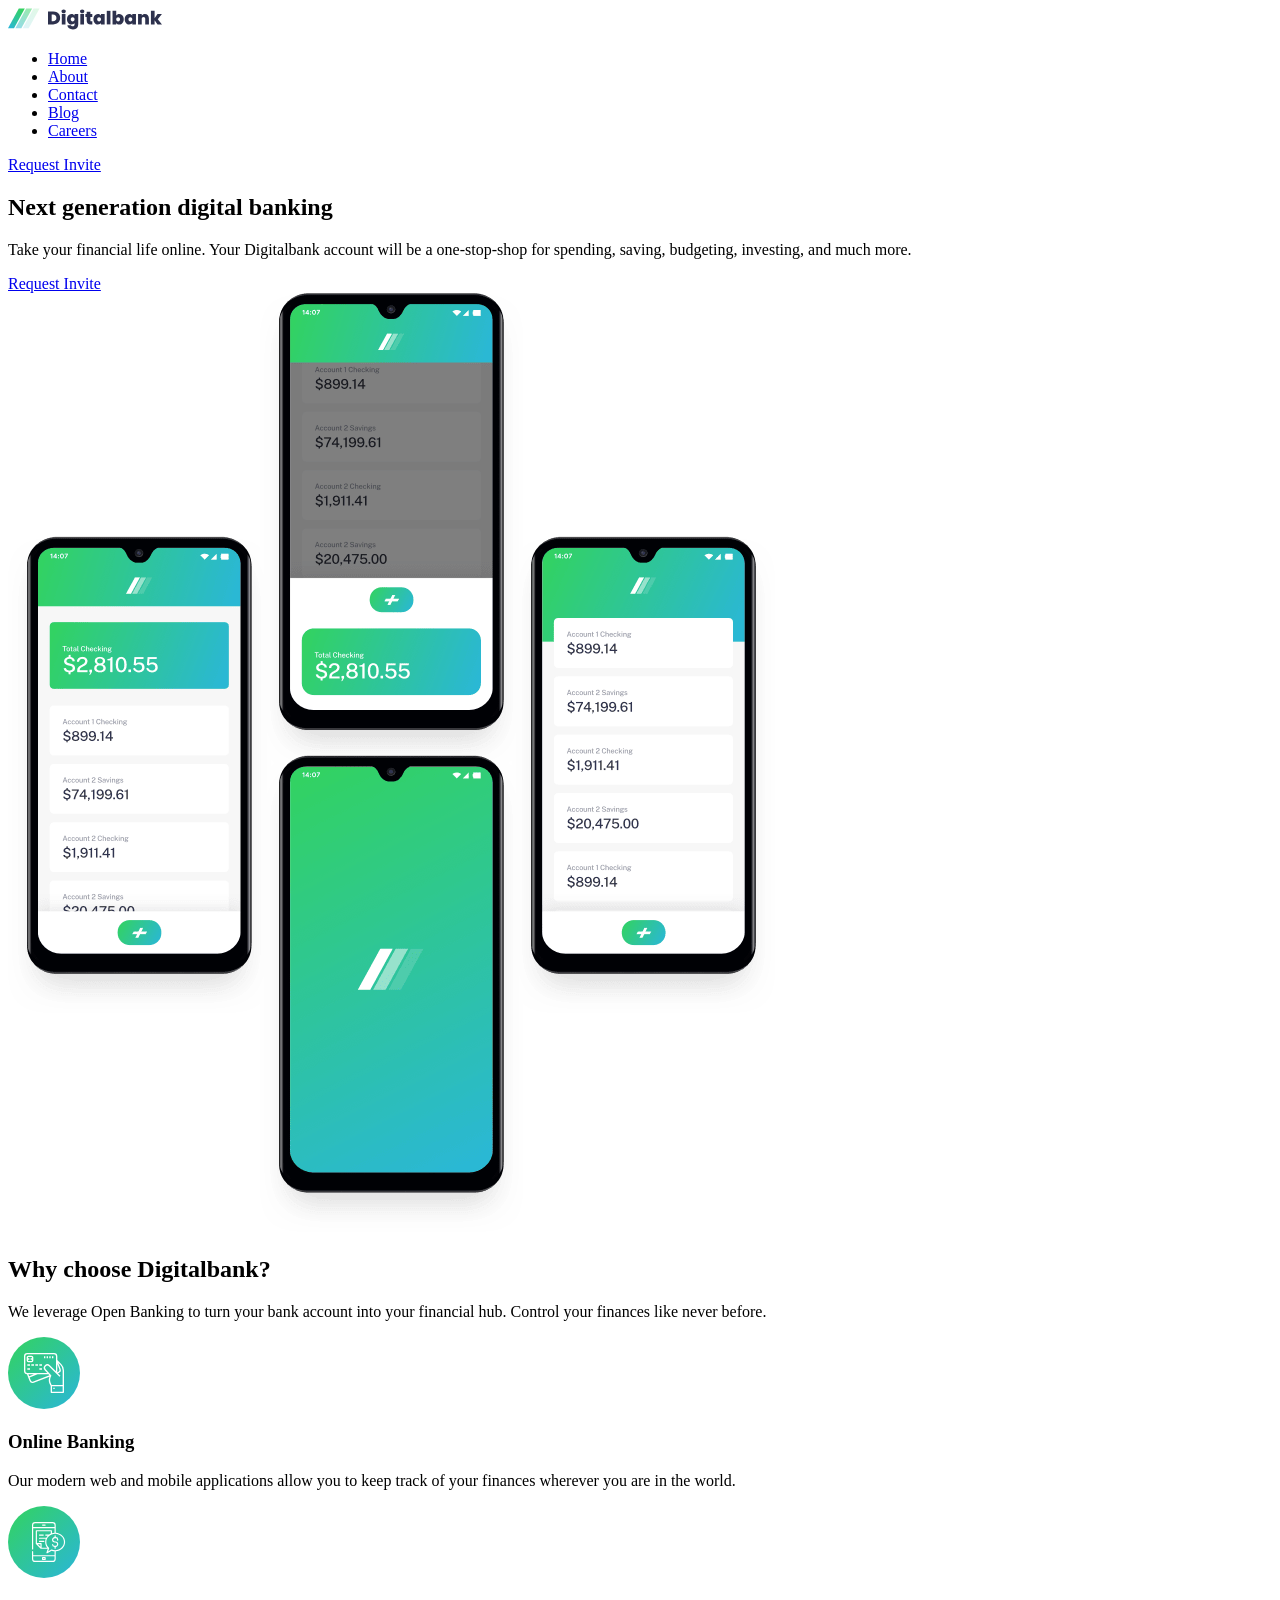
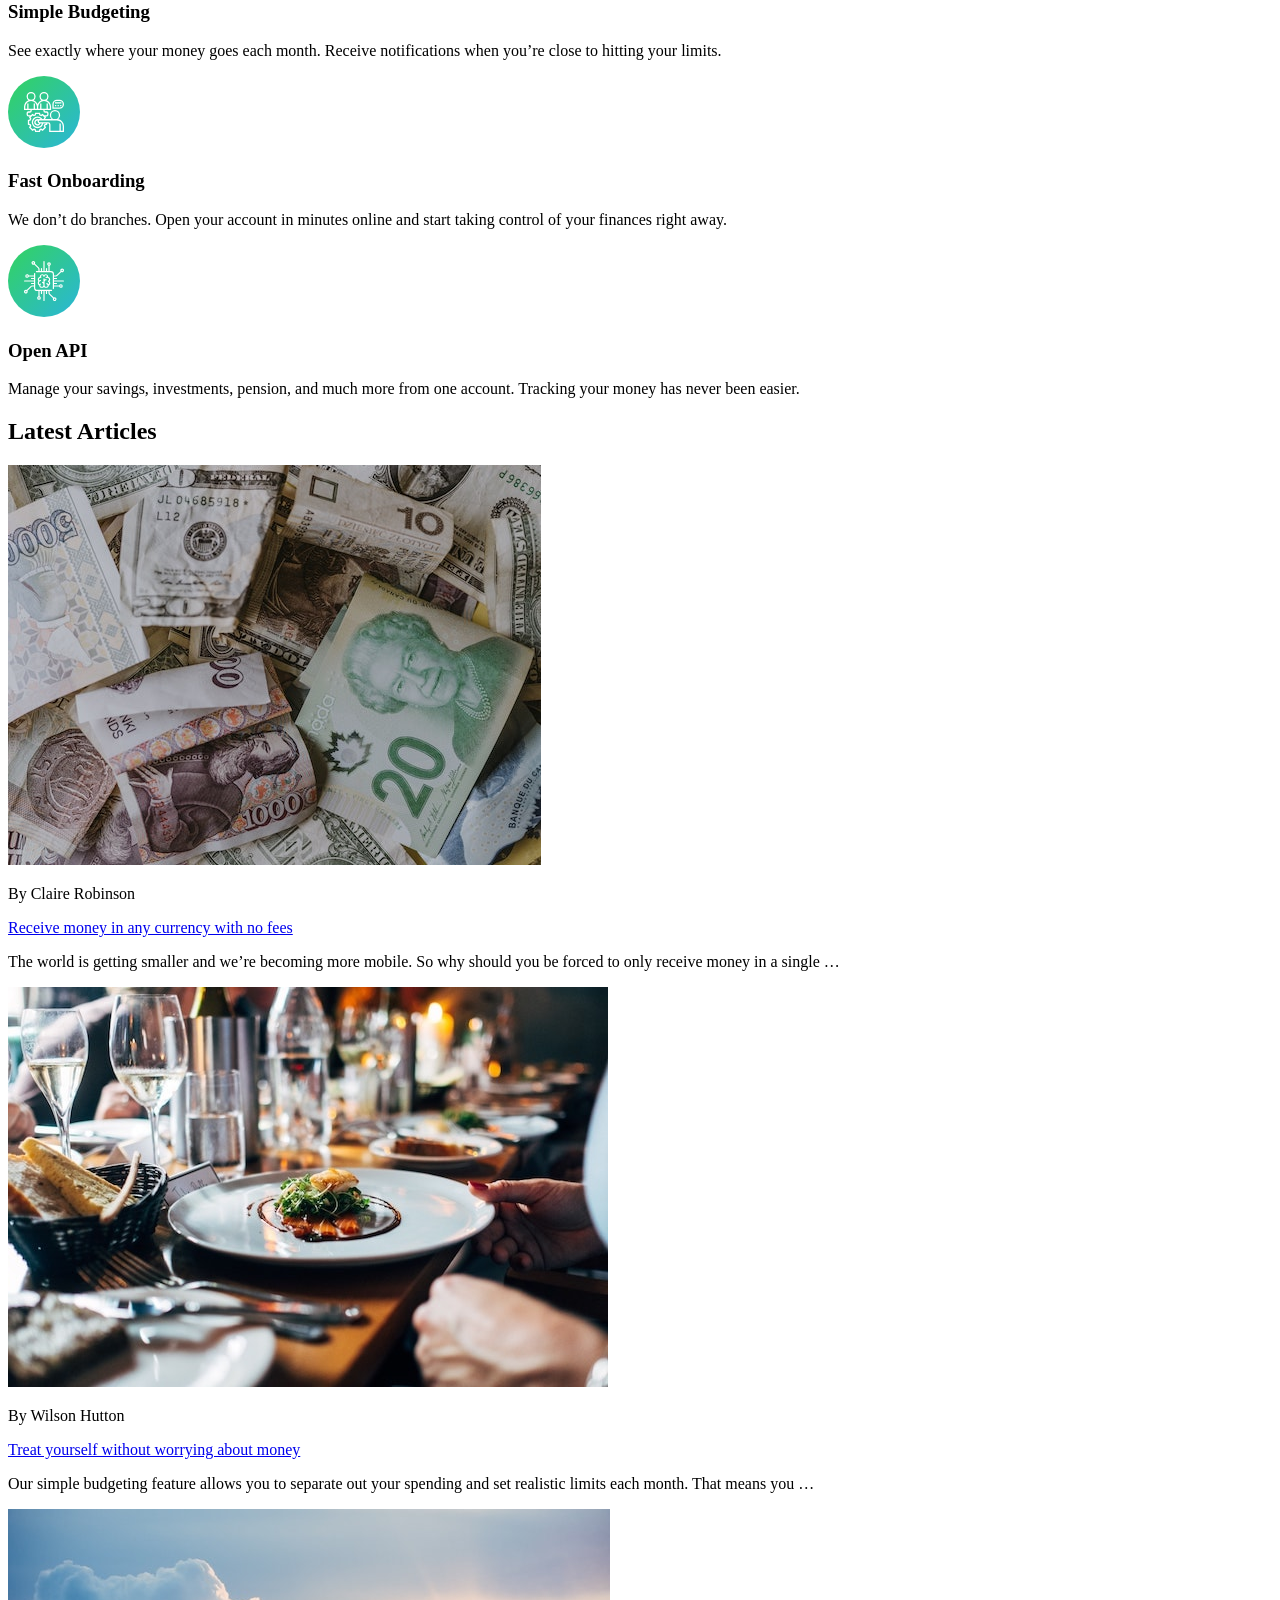
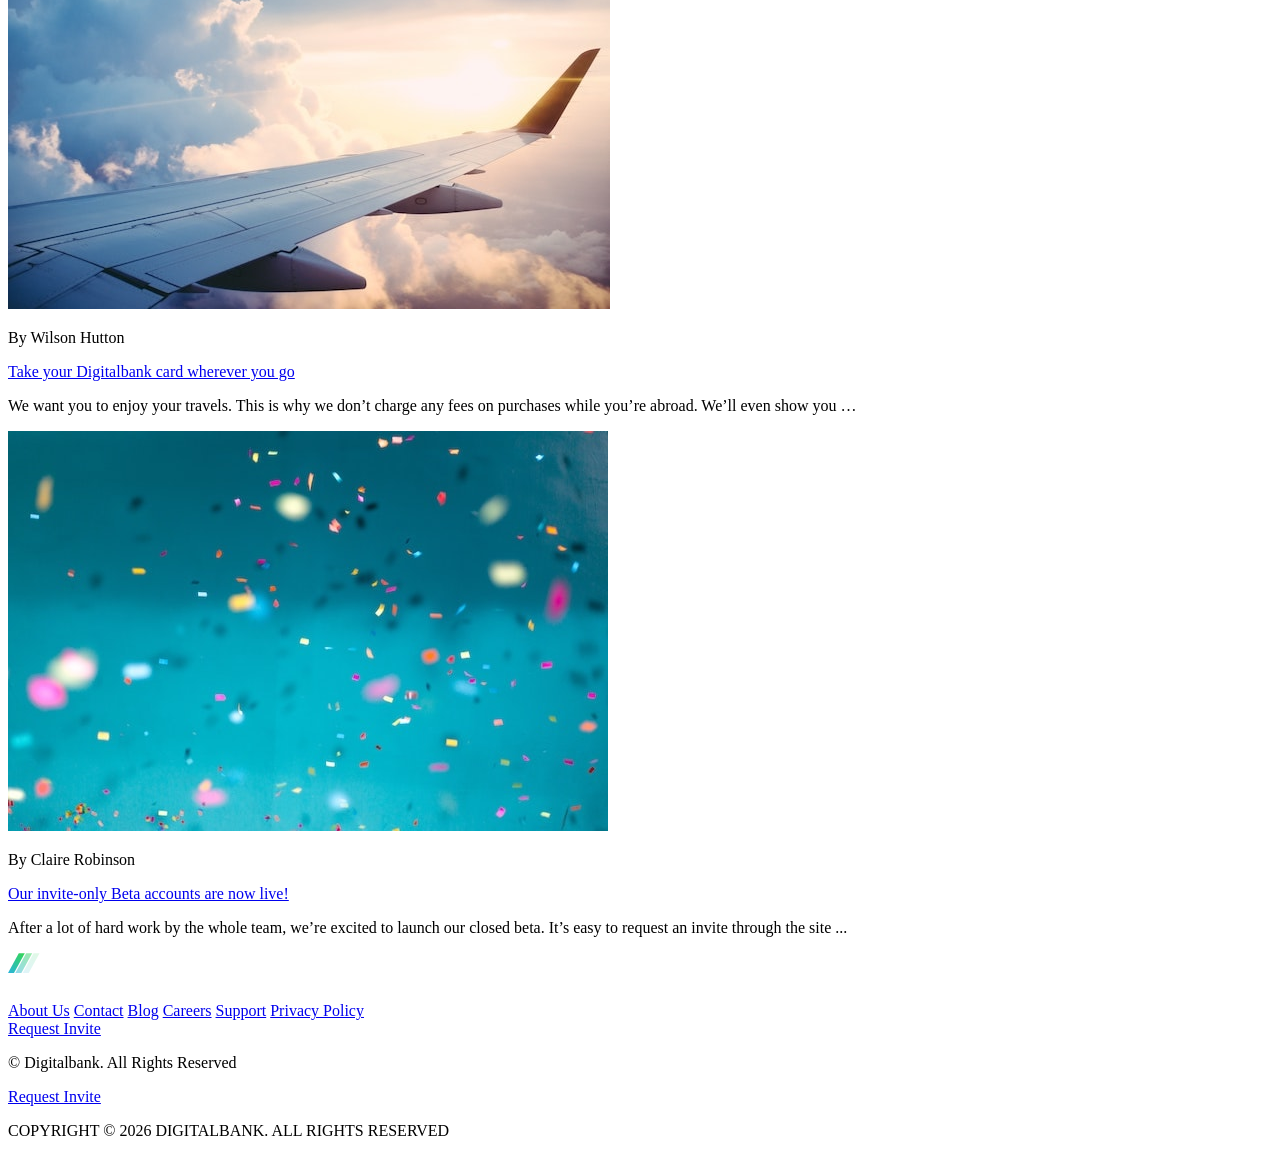
==== index.html @ 63617001 "bank Co-authored-by: Copilot <copilot@github.com>" ====
<!DOCTYPE html>
<html lang="en">
<head>
  <meta charset="UTF-8">
  <meta name="viewport" content="width=device-width, initial-scale=1.0"> <!-- displays site properly based on user's device -->
  <link rel="shortcut icon" href="/images/favicon-32x32.png" type="image/x-icon">
  <link rel="icon" type="image/png" sizes="32x32" href="./images/favicon-32x32.png">
  
  <title> Digitalbank landing page</title>

 <link rel="stylesheet" href="/digi.css">
</head>
<body>
  <header>
    <div class="logo">
      <img src="/images/logo-dark.svg" alt="logo">
    </div>

    <nav>
      <ul>
        <li><a href="#">Home</a></li>
        <li><a href="#">About</a></li>
        <li><a href="#">Contact</a></li>
        <li><a href="#">Blog</a></li>
        <li><a href="#">Careers</a></li>
      </ul>
    </nav>

    <div class="invite">
      <a href="#">Request Invite</a>
    </div>

  </header>

<!--   //main
 -->
<main>
 <section class="parent-1">

  <div class="first">
    <h1>Next generation digital banking</h1>
    <p>Take your financial life online. Your Digitalbank account will be a one-stop-shop for spending, saving, budgeting, investing, and much more.</p>
    <a href="#">Request Invite</a>
  </div>
  <div class="second">
    <img src="/images/image-mockups.png" alt="Mockups">
  </div>

 </section>

 <section class="parent-2">
<div class="choose">
  <h2>Why choose Digitalbank?</h2>
  <p>We leverage Open Banking to turn your bank account into your financial hub. Control your finances like never before.</p>
</div>
<div class="component">
  <div class="similar">
    <div class="icon">
      <img src="/images/icon-online.svg" alt="Online Banking">
    </div>
    <div class="stuff">
      <h3>Online Banking</h3>
      <p>Our modern web and mobile applications allow you to keep track of your finances wherever you are in the world.</p>
    </div>
  </div>

  <div class="similar">
    <div class="icon">
      <img src="/images/icon-budgeting.svg" alt="Budgeting">
    </div>
    <div class="stuff">
      <h3>Simple Budgeting</h3>
      <p>See exactly where your money goes each month. Receive notifications when you’re close to hitting your limits.</p>
    </div>
  </div>
  <div class="similar">
    <div class="icon">
      <img src="/images/icon-onboarding.svg" alt="Onboarding">
    </div>
    <div class="stuff">
      <h3>Fast Onboarding</h3>
      <p>We don’t do branches. Open your account in minutes online and start taking control of your finances right away.</p>
    </div>


</div>
  <div class="similar">
    <div class="icon">
      <img src="/images/icon-api.svg" alt="API">
    </div>
    <div class="stuff">
      <h3>Open API</h3>
      <p>Manage your savings, investments, pension, and much more from one account. Tracking your money has never been easier.</p>
    </div>
  </div>

 </section>


 <section class="articles-parent">
  <h2>Latest Articles</h2>
<div class="article">
  <div class="image-art">
    <img src="/images/image-currency.jpg" alt="">
  </div>
  <div class="content">
    <p>By Claire Robinson</p>
    <a href="#">Receive money in any currency with no fees</a>
    <p>The world is getting smaller and we’re becoming more mobile. So why should you be forced to only receive money in a single …</p>
    </div>
</div>
<div class="article">
  <div class="image-art">
    <img src="/images/image-restaurant.jpg" alt="">
  </div>
  <div class="content">
    <p>By Wilson Hutton</p>
    <a href="#">Treat yourself without worrying about money</a>
    <p>Our simple budgeting feature allows you to separate out your spending and set realistic limits each month. That means you …</p>
    </div>
</div>
<div class="article"> 
  <div class="image-art">
    <img src="/images/image-plane.jpg" alt="">
  </div>
  <div class="content">
    <p>By Wilson Hutton</p>
    <a href="#">Take your Digitalbank card wherever you go</a>
    <p>We want you to enjoy your travels. This is why we don’t charge any fees on purchases while you’re abroad. We’ll even show you …</p>
    </div>
</div>

<div class="article">
  <div class="image-art">
    <img src="/images/image-confetti.jpg" alt="">
  </div>
  <div class="content">
    <p>By Claire Robinson</p>
    <a href="#">Our invite-only Beta accounts are now live!</a>
    <p>After a lot of hard work by the whole team, we’re excited to launch our closed beta. It’s easy to request an invite through the site ...</p>
    </div>
</div>


 </section>

</main>

<footer>
<div class="footer-1">
  <div class="logo-2">
  <div class="log-img">
    <img src="/images/logo-light.svg" alt="">
  </div>
  <div class="media">
    <a href="#"><img src="/images/icon-facebook.svg" alt=""></a>
    <a href="#"><img src="/images/icon-youtube.svg" alt=""></a>
    <a href="#"><img src="/images/icon-twitter.svg" alt=""></a>
    <a href="#"><img src="/images/icon-pinterest.svg" alt=""></a>
    <a href="#"><img src="/images/icon-instagram.svg" alt=""></a>
  </div>
</div>
<div class="links">
  <div class="link-1">
    <a href="#">About Us</a>
    <a href="#">Contact</a>
    <a href="#">Blog</a>
    <a href="#">Careers</a>
    <a href="#">Support</a>
    <a href="#">Privacy Policy</a>
  </div>
  <div class="link-2">
    <a href="#">Request Invite</a>
    <p>© Digitalbank. All Rights Reserved</p>
  </div>
</div>
</div>
<div class="footer-2">

  <div class="reg-2">
    <a href="#">Request Invite</a>
  </div>
   
  <p>COPYRIGHT © 2026 DIGITALBANK. ALL RIGHTS RESERVED</p>
</div>
</footer>

</body>
</html>
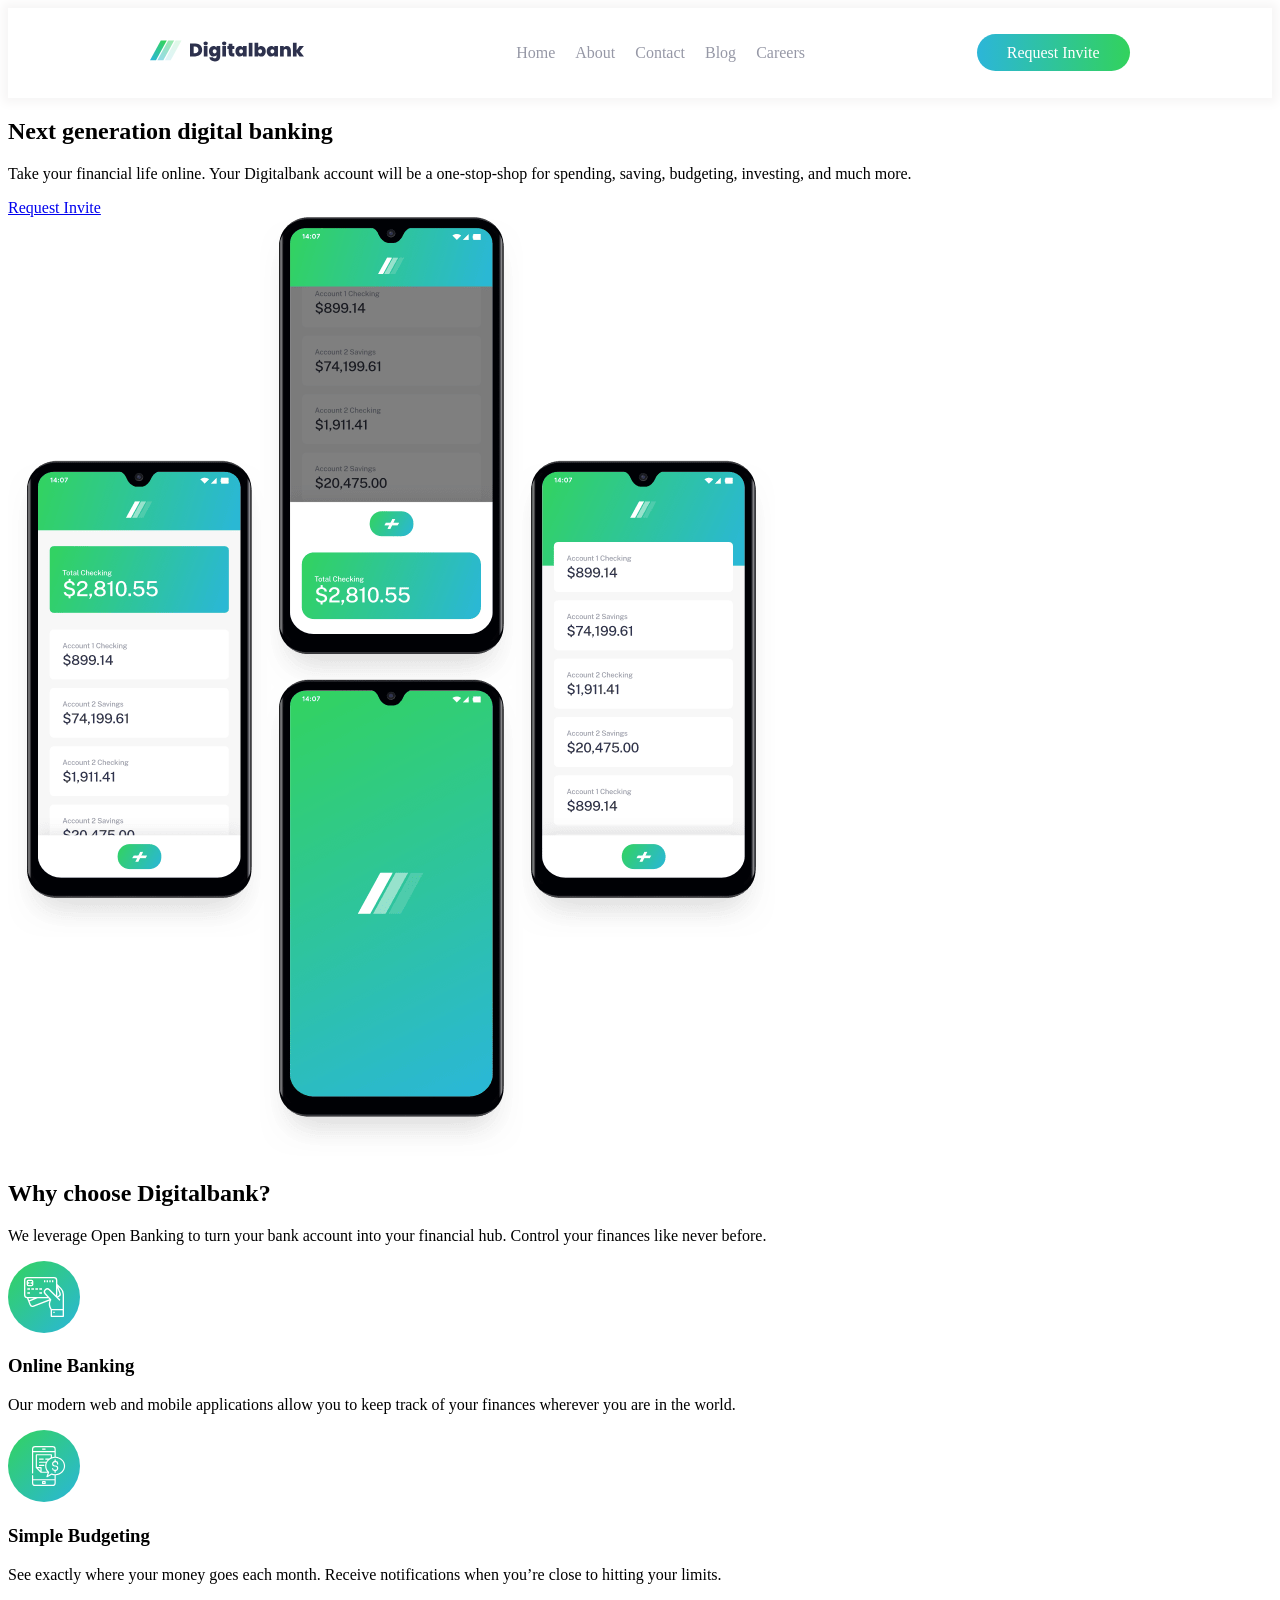
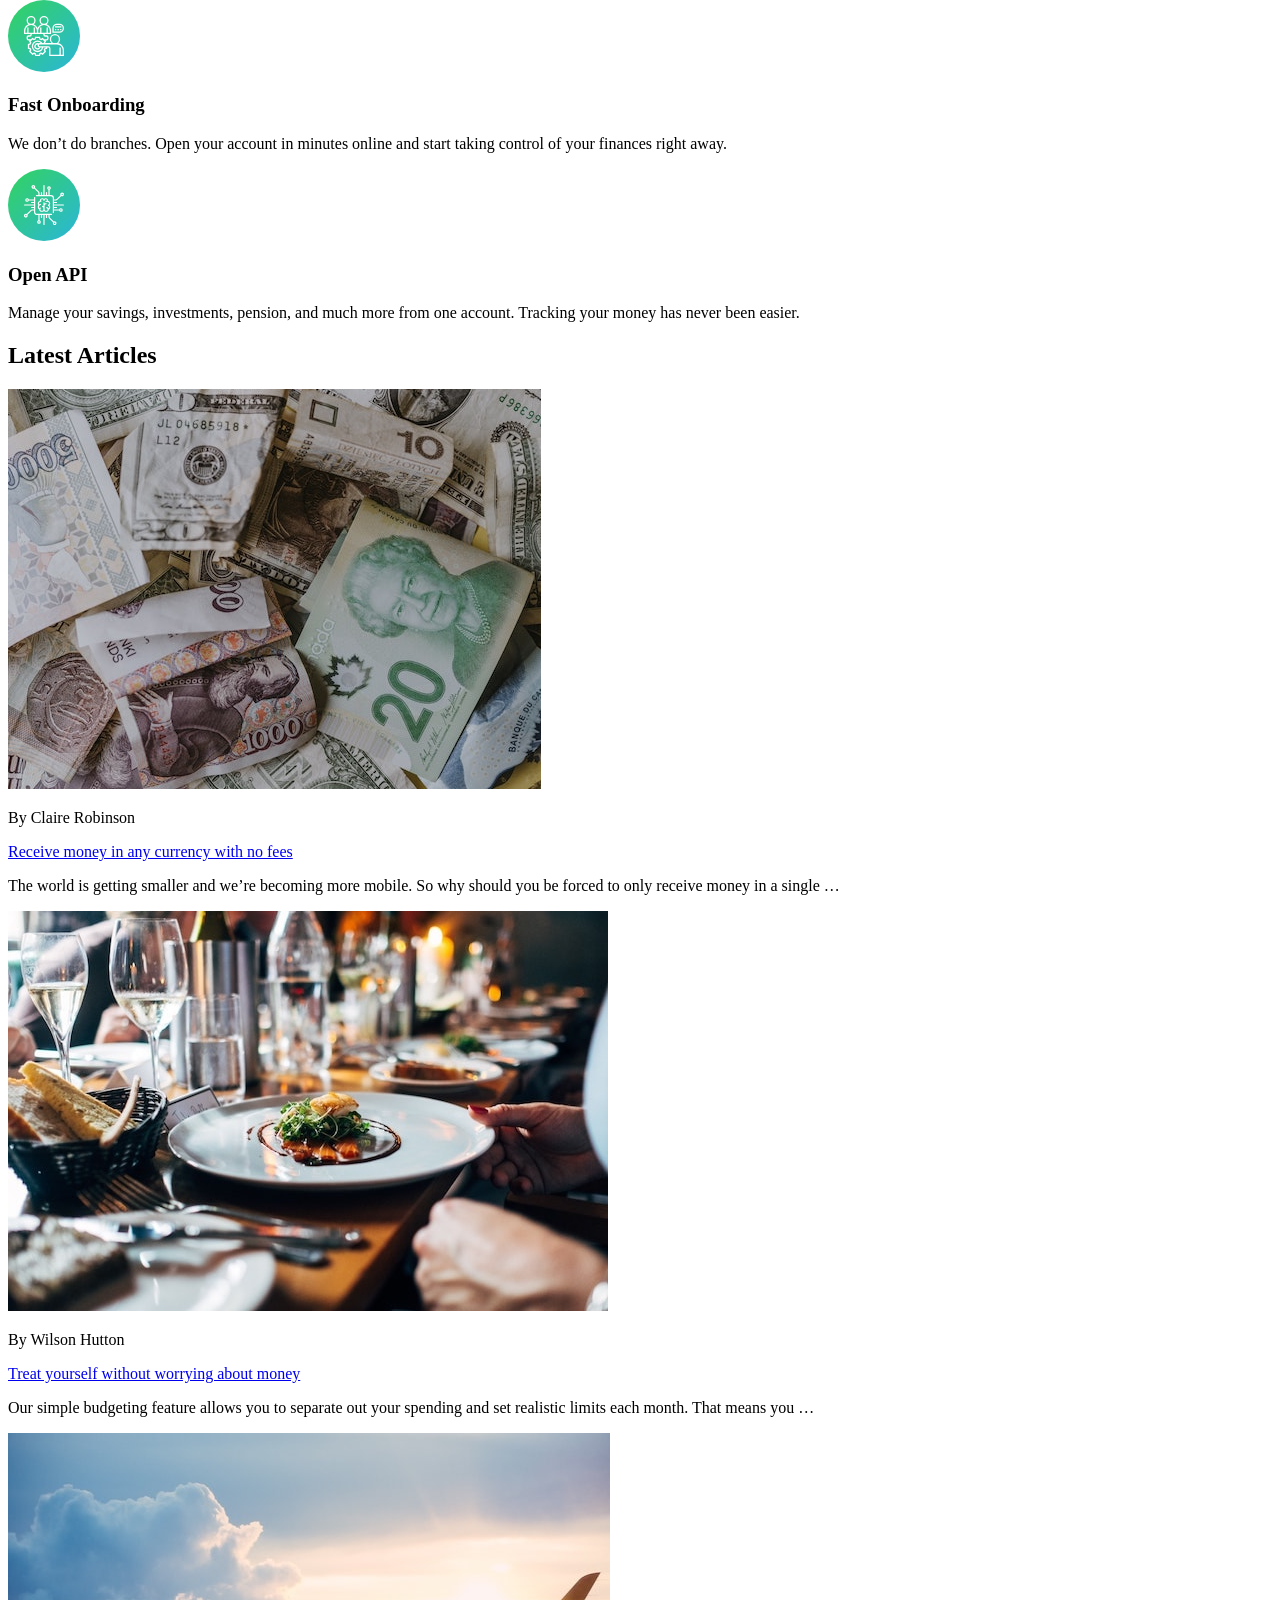
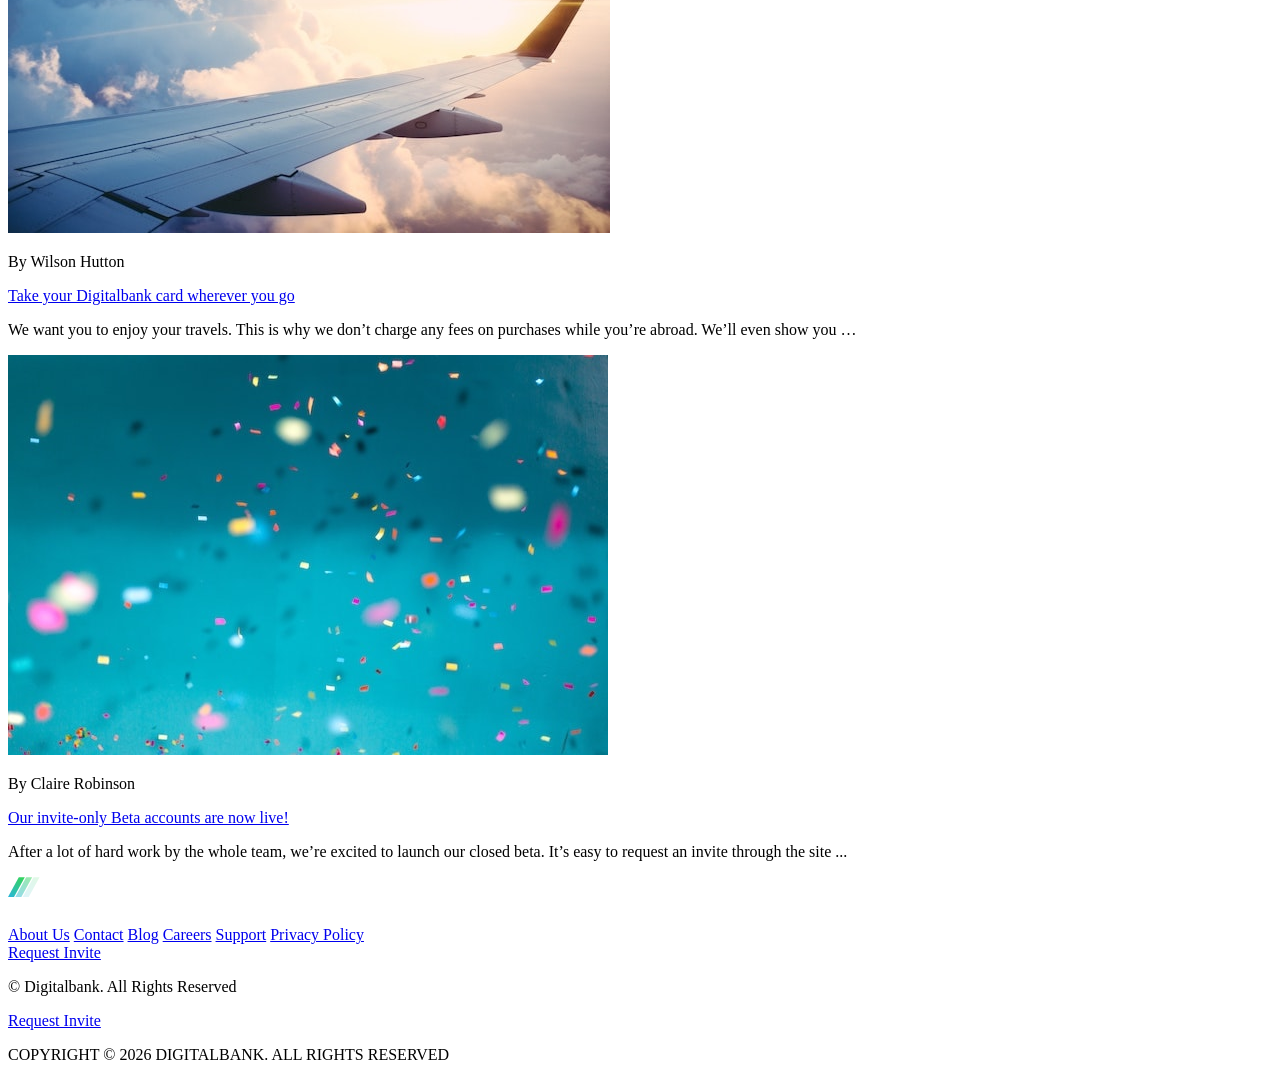
==== commit 182dada2: "new" ====
--- a/index.html
+++ b/index.html
@@ -11,12 +11,14 @@
  <link rel="stylesheet" href="/digi.css">
 </head>
 <body>
+
   <header>
-    <div class="logo">
+    <div class="header">
+      <div class="logo">
       <img src="/images/logo-dark.svg" alt="logo">
     </div>
 
-    <nav>
+    <nav class="head">
       <ul>
         <li><a href="#">Home</a></li>
         <li><a href="#">About</a></li>
@@ -30,6 +32,8 @@
       <a href="#">Request Invite</a>
     </div>
 
+    </div>
+    
   </header>
 
 <!--   //main
--- a/digi.css
+++ b/digi.css
@@ -0,0 +1,32 @@
+header{
+       box-shadow: 0px 0px 10px 5px rgb(246, 245, 245);
+    padding: 20px;
+}
+.header{
+    display: flex;
+    justify-content: space-between;
+    align-items: center;
+    width: 80%;
+    margin: auto;
+
+}
+.head ul{
+    display: flex;
+    gap: 20px;
+    list-style: none;
+}
+.head a{
+    text-decoration: none;
+    color:  hsl(233, 8%, 62%);
+}
+.head a:hover{
+    color: hsl(233, 26%, 24%);
+    border-bottom: 2px solid hsl(136, 64%, 51%);
+}
+.invite a{
+    text-decoration: none;
+    color: white;
+    padding: 10px 30px;
+    border-radius: 20px;
+    background: linear-gradient(to right, hsl(192, 69%, 51%) , hsl(136, 64%, 51%));
+}
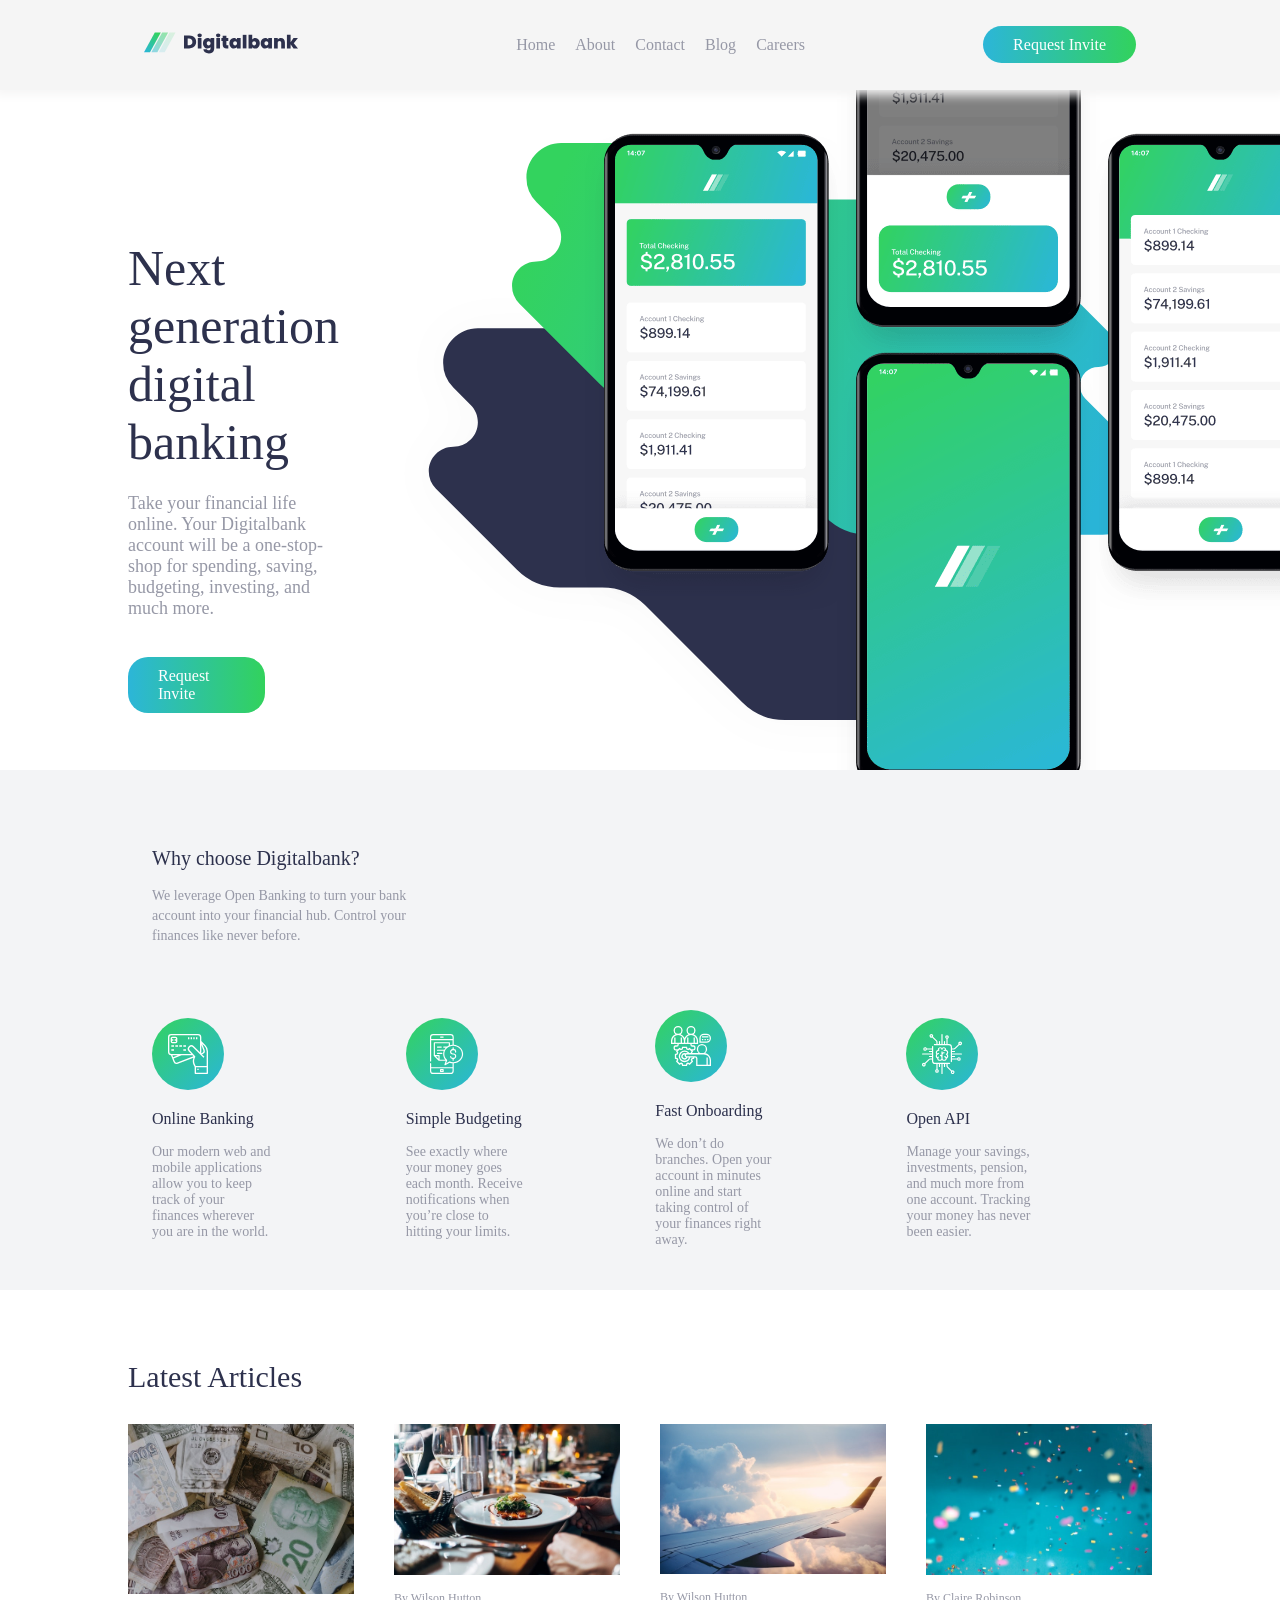
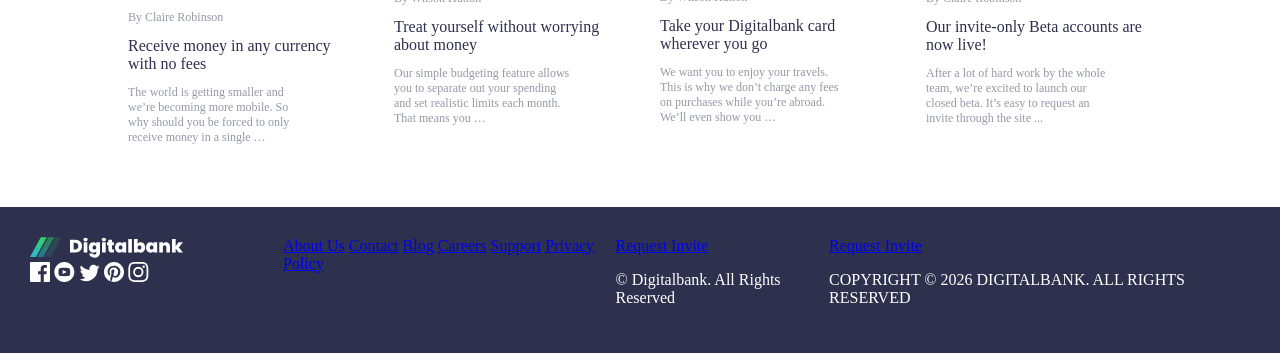
==== commit 70dc03f2: "banking Co-authored-by: Copilot <copilot@github.com>" ====
--- a/index.html
+++ b/index.html
@@ -52,7 +52,8 @@
 
  </section>
 
- <section class="parent-2">
+ <section class="grey">
+   <section class="parent-2">
 <div class="choose">
   <h2>Why choose Digitalbank?</h2>
   <p>We leverage Open Banking to turn your bank account into your financial hub. Control your finances like never before.</p>
@@ -99,10 +100,13 @@
   </div>
 
  </section>
+ </section>
+
 
 
  <section class="articles-parent">
   <h2>Latest Articles</h2>
+  <div class="art">
 <div class="article">
   <div class="image-art">
     <img src="/images/image-currency.jpg" alt="">
@@ -144,6 +148,8 @@
     <p>After a lot of hard work by the whole team, we’re excited to launch our closed beta. It’s easy to request an invite through the site ...</p>
     </div>
 </div>
+  </div>
+
 
 
  </section>
@@ -169,6 +175,7 @@
     <a href="#">About Us</a>
     <a href="#">Contact</a>
     <a href="#">Blog</a>
+    
     <a href="#">Careers</a>
     <a href="#">Support</a>
     <a href="#">Privacy Policy</a>
--- a/digi.css
+++ b/digi.css
@@ -1,6 +1,13 @@
+body{
+    padding: 0;
+    margin: 0;
+}
 header{
        box-shadow: 0px 0px 10px 5px rgb(246, 245, 245);
     padding: 20px;
+    z-index: 100;
+        background-color: hsl(0, 0%, 96%);
+
 }
 .header{
     display: flex;
@@ -8,6 +15,7 @@
     align-items: center;
     width: 80%;
     margin: auto;
+    z-index:100 ;
 
 }
 .head ul{
@@ -30,3 +38,161 @@
     border-radius: 20px;
     background: linear-gradient(to right, hsl(192, 69%, 51%) , hsl(136, 64%, 51%));
 }
+
+.parent-1{
+    display: flex;
+    justify-content: space-between;
+    align-items: center;
+    margin: auto;
+    width: 80%;
+    margin-top: 50px;
+     
+
+}
+.second{
+    
+    background-image: url("/images/bg-intro-desktop.svg");
+     background-repeat: no-repeat;
+     background-size: contain;
+     background-position: right;
+     z-index: -1;
+     height: 70vh;
+
+}
+.second img{
+    position: relative;
+    bottom: 250px;
+    left:200px;
+}
+.first{
+    width: 30%;
+    display: flex;
+    flex-direction: column;
+    margin: 0;
+}
+.first h1{
+    font-size: 50px;
+    font-weight: 50;
+    color: hsl(233, 26%, 24%);
+}
+.first p{
+    color: hsl(233, 8%, 62%);
+    font-size: 18px;
+    width: 85%;
+    margin-top: -20px;
+}
+.first a{
+   text-decoration: none;
+    color: white;
+    padding: 10px 30px;
+    border-radius: 20px;
+    width: 30%;
+    margin-top: 20px;
+    background: linear-gradient(to right, hsl(192, 69%, 51%) , hsl(136, 64%, 51%));
+}
+
+.parent-2{
+    display: flex;
+    flex-direction: column;
+    justify-content: space-between;
+    margin: auto;
+    width: 80%;
+}
+.component{
+    display: flex;
+    justify-content: space-between;
+    align-items: center;
+    margin-top: 50px;
+    gap: 50px;
+}
+.grey{
+    background-color: hsl(220, 16%, 96%);
+padding: 30px;
+padding-bottom: 100px;
+padding-top: 60px;
+height: 40vh;
+
+}
+.choose p{
+    color: hsl(233, 8%, 62%);
+    font-size: 14px;
+    width: 30%;
+    line-height: 20px;
+}
+.choose h2{
+    color: hsl(233, 26%, 24%);
+    font-size: 20px;
+    font-weight: 100;
+}
+.similar h3{
+    color: hsl(233, 26%, 24%);
+    font-size: 16px;
+    font-weight: 100;
+}
+
+.similar p{
+    color: hsl(233, 8%, 62%);
+    font-size: 14px;
+    width: 60%;
+}
+
+.articles-parent{
+    display: flex;
+     margin-top: 70px;
+    flex-direction: column;
+    gap: 30px;
+}
+.articles-parent h2{
+    color: hsl(233, 26%, 24%);
+    font-size: 30px;
+    font-weight: 100;
+    width: 80%;
+    margin: auto;
+}
+.art{
+    display: flex;
+    width: 80%;
+    margin: auto;
+    gap: 40px;
+}
+.image-art{
+    width: 100%;
+}
+.image-art img{
+    width: 100%;
+}
+
+.article{
+    width: 50%;
+}
+.content a{
+    text-decoration: none;
+    color: hsl(233, 26%, 24%);
+    font-size: 16px;
+    font-weight: 100;
+}
+.content a:hover{
+    color: hsl(136, 64%, 51%);
+}
+.content p{
+    color: hsl(233, 8%, 62%);
+    font-size: 12px;
+    width: 80%;
+}
+footer{
+    background-color: hsl(233, 26%, 24%);
+    color: white;
+    padding: 30px;
+    display: flex;
+    justify-content: space-between;
+    align-items: center;
+    margin-top: 50px;
+}
+.footer-1{
+    display: flex;
+    list-style: none;
+    gap: 100px;
+}
+.links{
+    display: flex;
+}
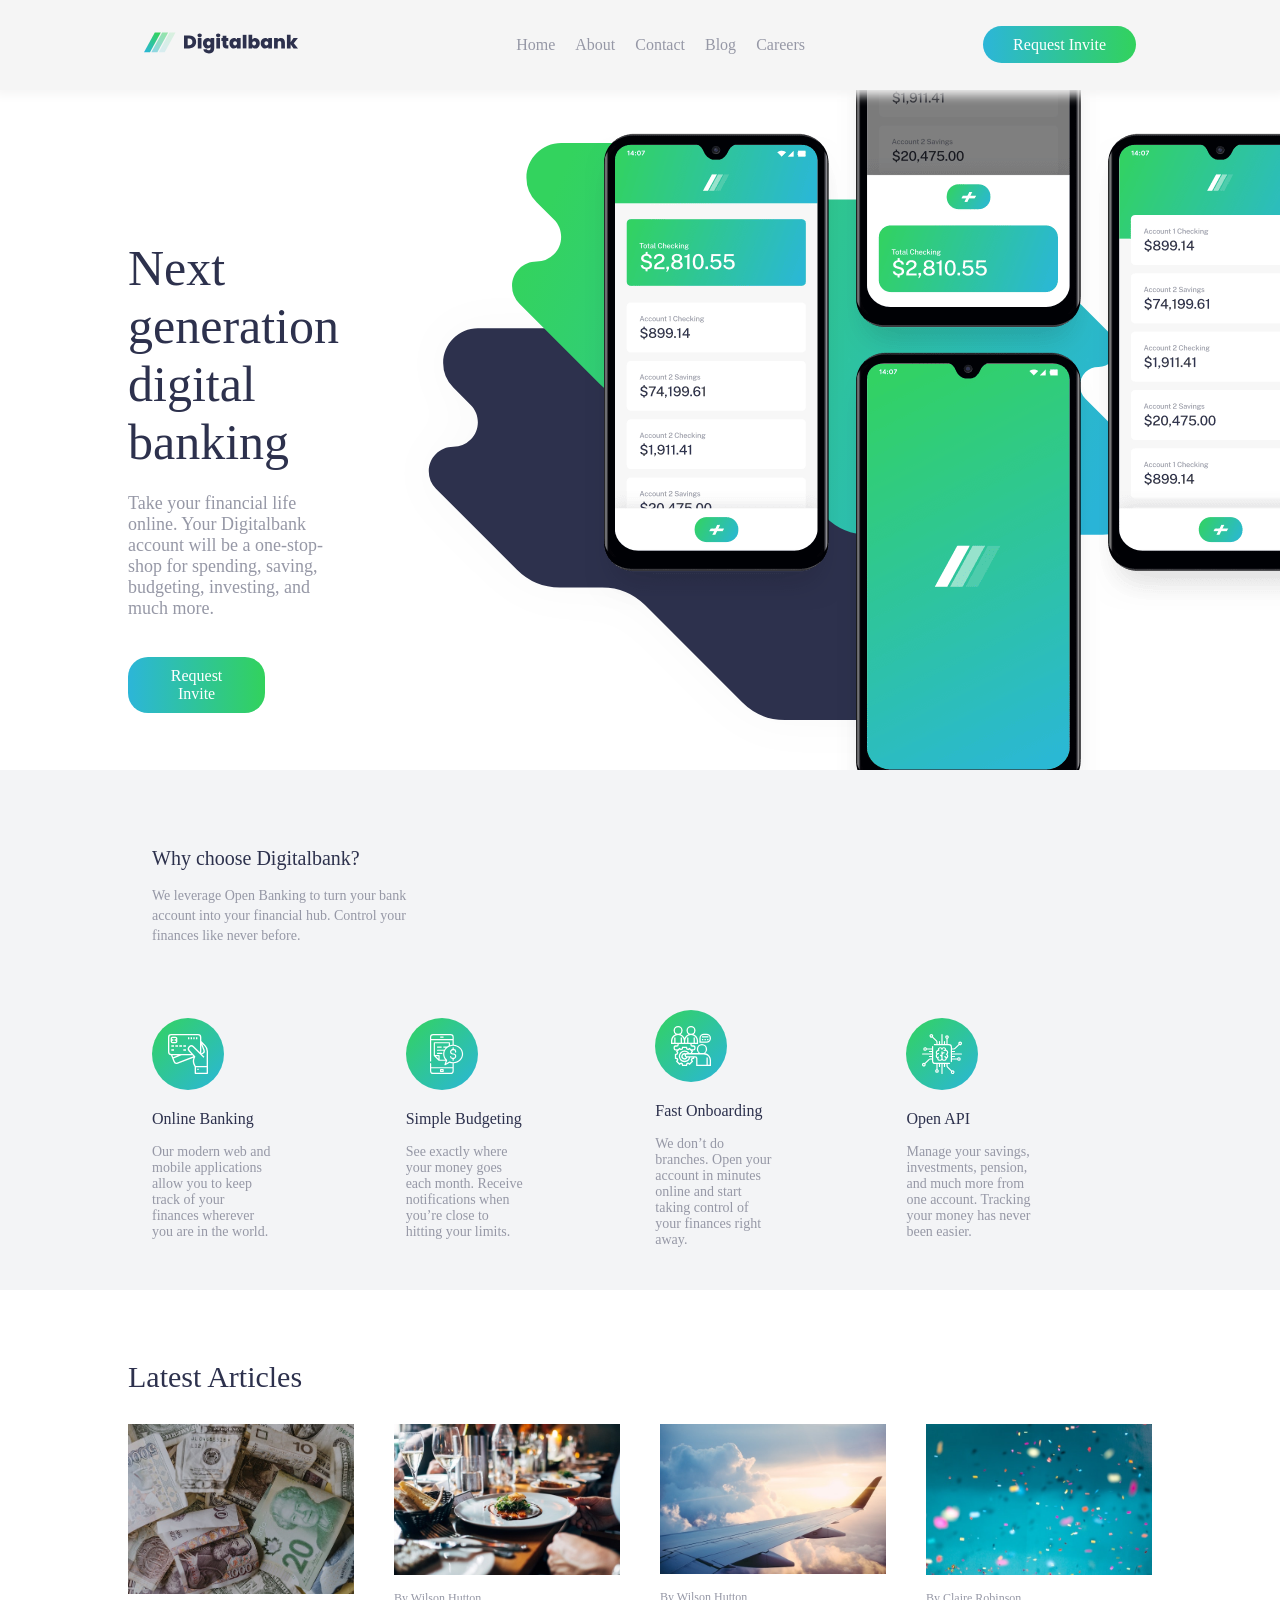
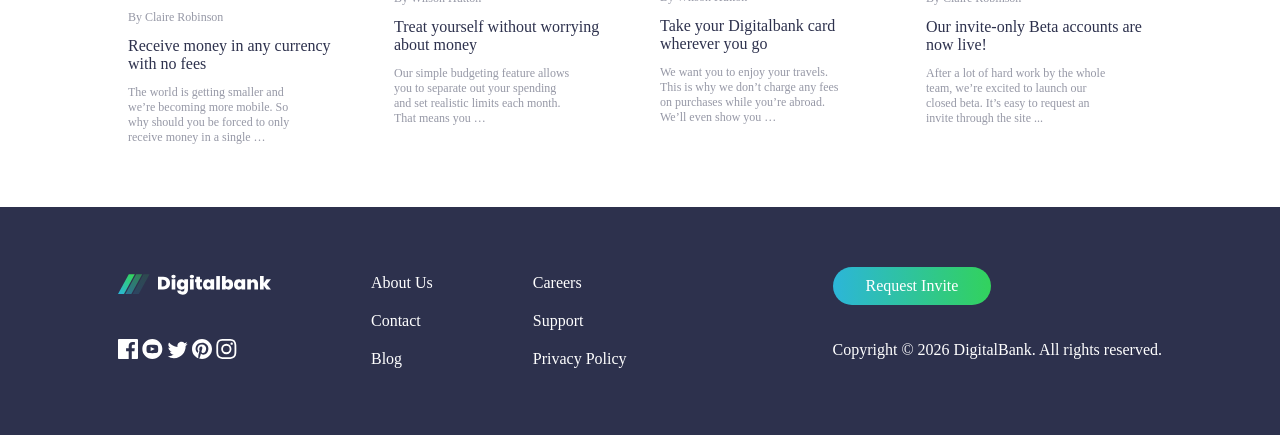
==== commit c0d7f95d: "fullproject Co-authored-by: Copilot <copilot@github.com>" ====
--- a/index.html
+++ b/index.html
@@ -157,7 +157,8 @@
 </main>
 
 <footer>
-<div class="footer-1">
+  <div class="bothfoot">
+    <div class="footer-1">
   <div class="logo-2">
   <div class="log-img">
     <img src="/images/logo-light.svg" alt="">
@@ -176,24 +177,26 @@
     <a href="#">Contact</a>
     <a href="#">Blog</a>
     
+   
+  </div>
+  <div class="link-2">
     <a href="#">Careers</a>
     <a href="#">Support</a>
     <a href="#">Privacy Policy</a>
   </div>
-  <div class="link-2">
-    <a href="#">Request Invite</a>
-    <p>© Digitalbank. All Rights Reserved</p>
-  </div>
 </div>
 </div>
 <div class="footer-2">
 
   <div class="reg-2">
     <a href="#">Request Invite</a>
+      <p>Copyright © 2026 DigitalBank. All rights reserved.</p>
   </div>
    
-  <p>COPYRIGHT © 2026 DIGITALBANK. ALL RIGHTS RESERVED</p>
-</div>
+
+</div>
+  </div>
+
 </footer>
 
 </body>
--- a/digi.css
+++ b/digi.css
@@ -88,6 +88,7 @@
     border-radius: 20px;
     width: 30%;
     margin-top: 20px;
+    text-align: center;
     background: linear-gradient(to right, hsl(192, 69%, 51%) , hsl(136, 64%, 51%));
 }
 
@@ -182,11 +183,16 @@
 footer{
     background-color: hsl(233, 26%, 24%);
     color: white;
-    padding: 30px;
-    display: flex;
-    justify-content: space-between;
-    align-items: center;
+    padding: 60px;
+    
     margin-top: 50px;
+}
+.bothfoot{
+display: flex;
+    justify-content: space-between;
+    align-items: center;
+    width: 90%;
+    margin: auto;
 }
 .footer-1{
     display: flex;
@@ -195,4 +201,38 @@
 }
 .links{
     display: flex;
-}+    gap: 100px;
+
+}
+.link-1 ,.link-2{
+    display: flex;
+    flex-direction: column;
+    gap: 20px;
+}
+.logo-2{
+    display: flex;
+    flex-direction: column;
+    gap: 40px;
+}
+.links a{
+    text-decoration: none;
+    color: white;
+}
+.links a:hover{
+    color: hsl(136, 64%, 51%);
+}
+
+.reg-2{
+    display: flex;
+    flex-direction: column;
+    gap: 20px;
+}
+.reg-2 a{
+   text-decoration: none;
+    color: white;
+    padding: 10px 30px;
+    width: 30%;
+    text-align: center;
+    border-radius: 20px;
+    background: linear-gradient(to right, hsl(192, 69%, 51%) , hsl(136, 64%, 51%));
+}
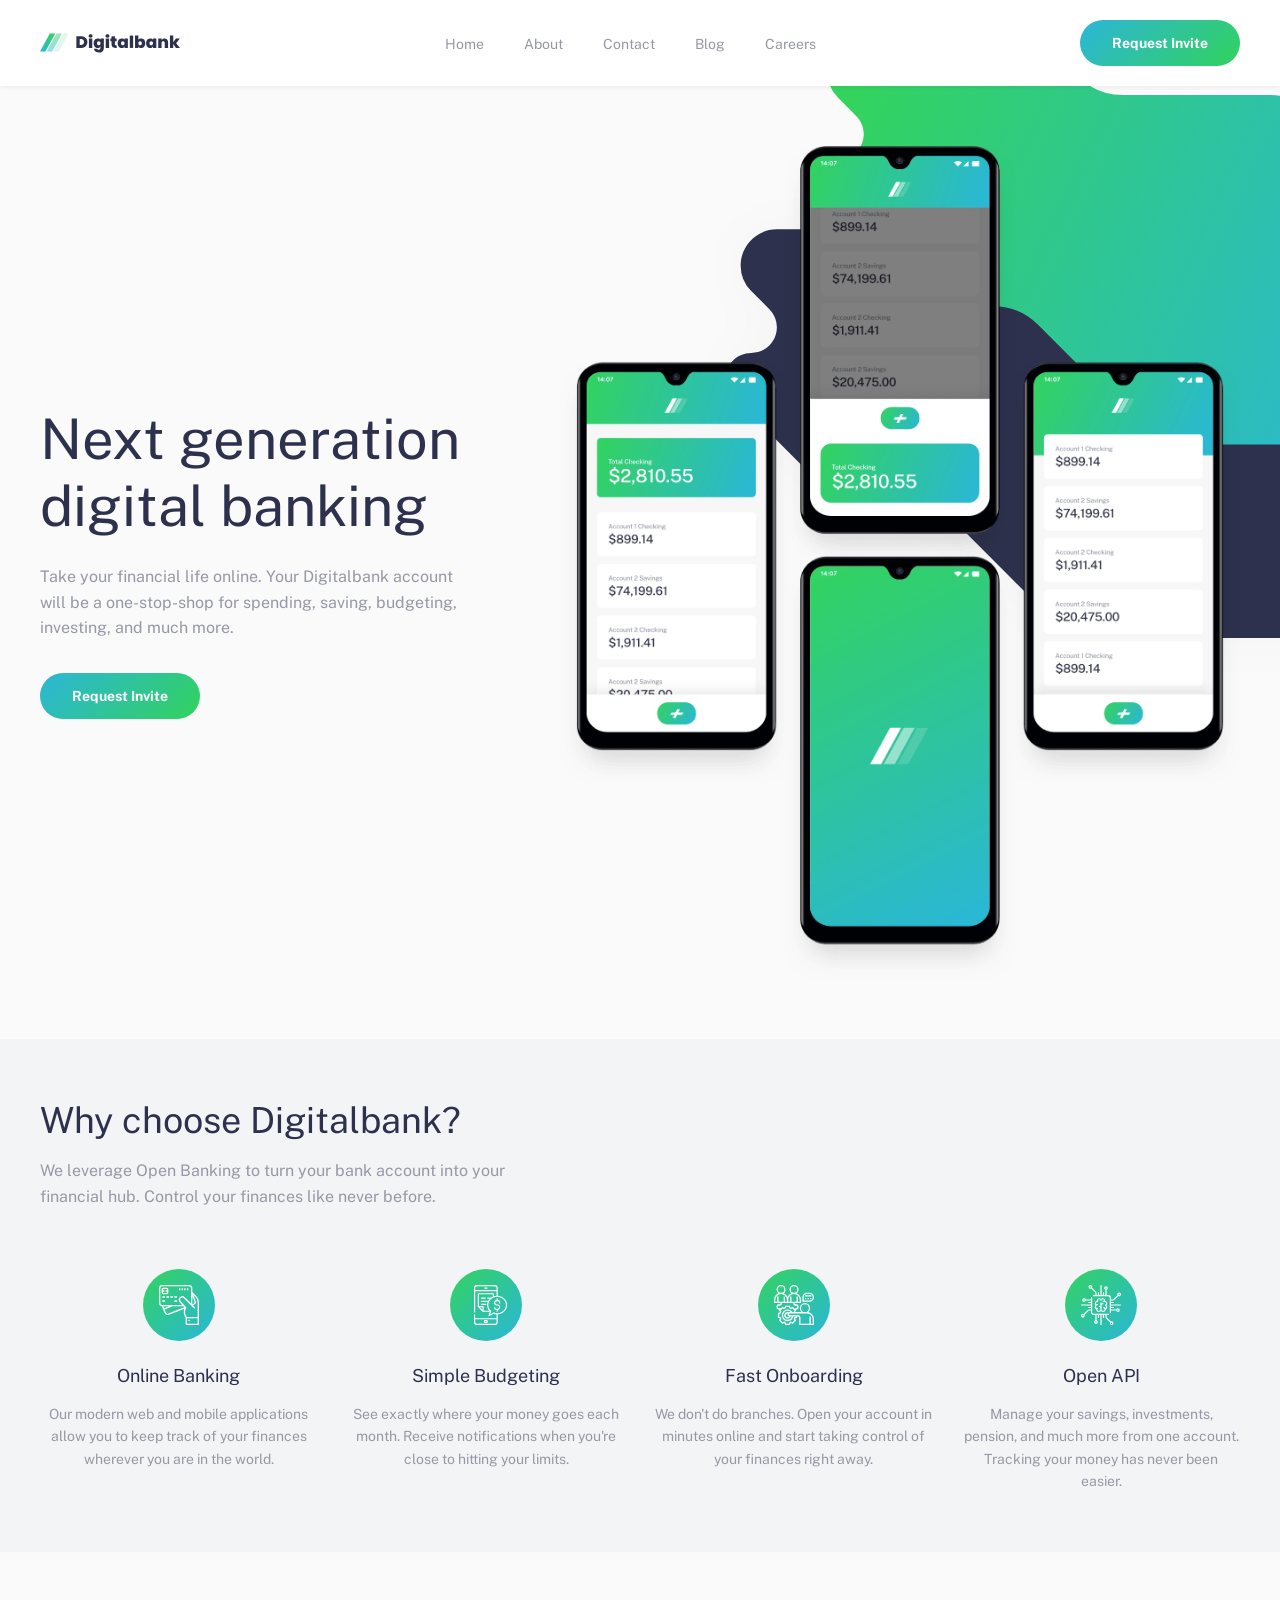
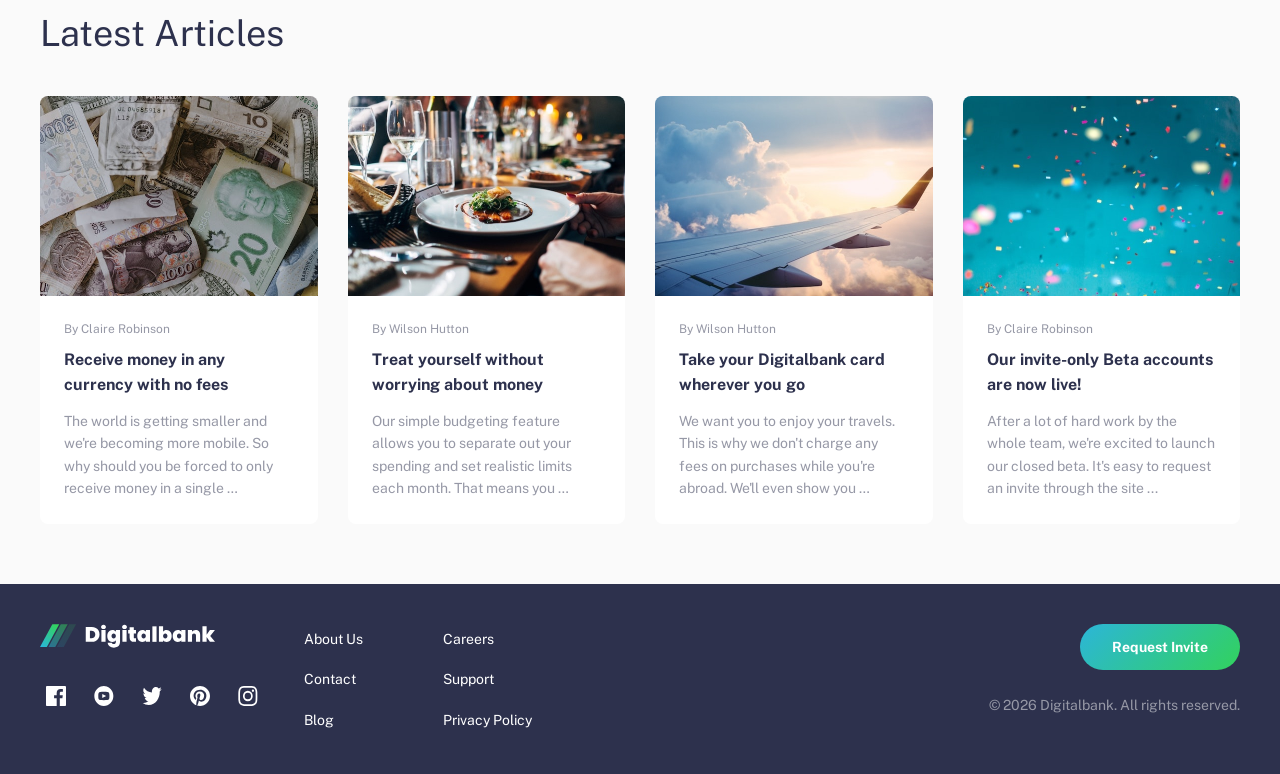
==== commit 62661ca7: "new Co-authored-by: Copilot <copilot@github.com>" ====
--- a/index.html
+++ b/index.html
@@ -2,202 +2,201 @@
 <html lang="en">
 <head>
   <meta charset="UTF-8">
-  <meta name="viewport" content="width=device-width, initial-scale=1.0"> <!-- displays site properly based on user's device -->
-  <link rel="shortcut icon" href="/images/favicon-32x32.png" type="image/x-icon">
+  <meta name="viewport" content="width=device-width, initial-scale=1.0">
+  <link rel="shortcut icon" href="./images/favicon-32x32.png" type="image/x-icon">
   <link rel="icon" type="image/png" sizes="32x32" href="./images/favicon-32x32.png">
-  
-  <title> Digitalbank landing page</title>
-
- <link rel="stylesheet" href="/digi.css">
+  <link rel="preconnect" href="https://fonts.googleapis.com">
+  <link rel="preconnect" href="https://fonts.gstatic.com" crossorigin>
+  <link href="https://fonts.googleapis.com/css2?family=Public+Sans:wght@300;400;700&display=swap" rel="stylesheet">
+  <title>Digitalbank - Next Generation Digital Banking</title>
+  <link rel="stylesheet" href="./digi.css">
 </head>
 <body>
-
-  <header>
-    <div class="header">
+  <!-- Header -->
+  <header class="header-container">
+    <!-- Desktop Navigation -->
+    <div class="header-desktop">
       <div class="logo">
-      <img src="/images/logo-dark.svg" alt="logo">
-    </div>
-
-    <nav class="head">
-      <ul>
-        <li><a href="#">Home</a></li>
-        <li><a href="#">About</a></li>
-        <li><a href="#">Contact</a></li>
-        <li><a href="#">Blog</a></li>
-        <li><a href="#">Careers</a></li>
-      </ul>
-    </nav>
-
-    <div class="invite">
-      <a href="#">Request Invite</a>
-    </div>
-
-    </div>
-    
+        <img src="./images/logo-dark.svg" alt="Digitalbank">
+      </div>
+
+      <nav class="nav-desktop">
+        <ul>
+          <li><a href="#home">Home</a></li>
+          <li><a href="#about">About</a></li>
+          <li><a href="#contact">Contact</a></li>
+          <li><a href="#blog">Blog</a></li>
+          <li><a href="#careers">Careers</a></li>
+        </ul>
+      </nav>
+
+      <a href="#" class="btn-invite">Request Invite</a>
+    </div>
+
+    <!-- Mobile Navigation -->
+    <div class="header-mobile">
+      <div class="logo">
+        <img src="./images/logo-dark.svg" alt="Digitalbank">
+      </div>
+
+      <button class="hamburger" id="hamburger" aria-label="Toggle menu">
+        <img src="./images/icon-hamburger.svg" alt="">
+      </button>
+    </div>
+
+    <!-- Mobile Menu Modal -->
+    <div class="mobile-menu-overlay" id="mobileMenuOverlay">
+      <nav class="mobile-menu">
+        <button class="close-menu" id="closeMenu" aria-label="Close menu">
+          <img src="./images/icon-close.svg" alt="">
+        </button>
+        <ul>
+          <li><a href="#home">Home</a></li>
+          <li><a href="#about">About</a></li>
+          <li><a href="#contact">Contact</a></li>
+          <li><a href="#blog">Blog</a></li>
+          <li><a href="#careers">Careers</a></li>
+        </ul>
+      </nav>
+    </div>
   </header>
 
-<!--   //main
- -->
-<main>
- <section class="parent-1">
-
-  <div class="first">
-    <h1>Next generation digital banking</h1>
-    <p>Take your financial life online. Your Digitalbank account will be a one-stop-shop for spending, saving, budgeting, investing, and much more.</p>
-    <a href="#">Request Invite</a>
-  </div>
-  <div class="second">
-    <img src="/images/image-mockups.png" alt="Mockups">
-  </div>
-
- </section>
-
- <section class="grey">
-   <section class="parent-2">
-<div class="choose">
-  <h2>Why choose Digitalbank?</h2>
-  <p>We leverage Open Banking to turn your bank account into your financial hub. Control your finances like never before.</p>
-</div>
-<div class="component">
-  <div class="similar">
-    <div class="icon">
-      <img src="/images/icon-online.svg" alt="Online Banking">
-    </div>
-    <div class="stuff">
-      <h3>Online Banking</h3>
-      <p>Our modern web and mobile applications allow you to keep track of your finances wherever you are in the world.</p>
-    </div>
-  </div>
-
-  <div class="similar">
-    <div class="icon">
-      <img src="/images/icon-budgeting.svg" alt="Budgeting">
-    </div>
-    <div class="stuff">
-      <h3>Simple Budgeting</h3>
-      <p>See exactly where your money goes each month. Receive notifications when you’re close to hitting your limits.</p>
-    </div>
-  </div>
-  <div class="similar">
-    <div class="icon">
-      <img src="/images/icon-onboarding.svg" alt="Onboarding">
-    </div>
-    <div class="stuff">
-      <h3>Fast Onboarding</h3>
-      <p>We don’t do branches. Open your account in minutes online and start taking control of your finances right away.</p>
-    </div>
-
-
-</div>
-  <div class="similar">
-    <div class="icon">
-      <img src="/images/icon-api.svg" alt="API">
-    </div>
-    <div class="stuff">
-      <h3>Open API</h3>
-      <p>Manage your savings, investments, pension, and much more from one account. Tracking your money has never been easier.</p>
-    </div>
-  </div>
-
- </section>
- </section>
-
-
-
- <section class="articles-parent">
-  <h2>Latest Articles</h2>
-  <div class="art">
-<div class="article">
-  <div class="image-art">
-    <img src="/images/image-currency.jpg" alt="">
-  </div>
-  <div class="content">
-    <p>By Claire Robinson</p>
-    <a href="#">Receive money in any currency with no fees</a>
-    <p>The world is getting smaller and we’re becoming more mobile. So why should you be forced to only receive money in a single …</p>
-    </div>
-</div>
-<div class="article">
-  <div class="image-art">
-    <img src="/images/image-restaurant.jpg" alt="">
-  </div>
-  <div class="content">
-    <p>By Wilson Hutton</p>
-    <a href="#">Treat yourself without worrying about money</a>
-    <p>Our simple budgeting feature allows you to separate out your spending and set realistic limits each month. That means you …</p>
-    </div>
-</div>
-<div class="article"> 
-  <div class="image-art">
-    <img src="/images/image-plane.jpg" alt="">
-  </div>
-  <div class="content">
-    <p>By Wilson Hutton</p>
-    <a href="#">Take your Digitalbank card wherever you go</a>
-    <p>We want you to enjoy your travels. This is why we don’t charge any fees on purchases while you’re abroad. We’ll even show you …</p>
-    </div>
-</div>
-
-<div class="article">
-  <div class="image-art">
-    <img src="/images/image-confetti.jpg" alt="">
-  </div>
-  <div class="content">
-    <p>By Claire Robinson</p>
-    <a href="#">Our invite-only Beta accounts are now live!</a>
-    <p>After a lot of hard work by the whole team, we’re excited to launch our closed beta. It’s easy to request an invite through the site ...</p>
-    </div>
-</div>
-  </div>
-
-
-
- </section>
-
-</main>
-
-<footer>
-  <div class="bothfoot">
-    <div class="footer-1">
-  <div class="logo-2">
-  <div class="log-img">
-    <img src="/images/logo-light.svg" alt="">
-  </div>
-  <div class="media">
-    <a href="#"><img src="/images/icon-facebook.svg" alt=""></a>
-    <a href="#"><img src="/images/icon-youtube.svg" alt=""></a>
-    <a href="#"><img src="/images/icon-twitter.svg" alt=""></a>
-    <a href="#"><img src="/images/icon-pinterest.svg" alt=""></a>
-    <a href="#"><img src="/images/icon-instagram.svg" alt=""></a>
-  </div>
-</div>
-<div class="links">
-  <div class="link-1">
-    <a href="#">About Us</a>
-    <a href="#">Contact</a>
-    <a href="#">Blog</a>
-    
-   
-  </div>
-  <div class="link-2">
-    <a href="#">Careers</a>
-    <a href="#">Support</a>
-    <a href="#">Privacy Policy</a>
-  </div>
-</div>
-</div>
-<div class="footer-2">
-
-  <div class="reg-2">
-    <a href="#">Request Invite</a>
-      <p>Copyright © 2026 DigitalBank. All rights reserved.</p>
-  </div>
-   
-
-</div>
-  </div>
-
-</footer>
-
+  <!-- Main Content -->
+  <main>
+    <!-- Hero Section -->
+    <section class="hero">
+      <div class="hero-content">
+        <h1>Next generation digital banking</h1>
+        <p>Take your financial life online. Your Digitalbank account will be a one-stop-shop for spending, saving, budgeting, investing, and much more.</p>
+        <a href="#" class="btn-invite">Request Invite</a>
+      </div>
+      <div class="hero-image">
+        <img src="./images/image-mockups.png" alt="Digitalbank mobile mockups">
+      </div>
+    </section>
+
+    <!-- Features Section -->
+    <section class="features">
+      <div class="features-header">
+        <h2>Why choose Digitalbank?</h2>
+        <p>We leverage Open Banking to turn your bank account into your financial hub. Control your finances like never before.</p>
+      </div>
+
+      <div class="features-grid">
+        <div class="feature-card">
+          <img src="./images/icon-online.svg" alt="">
+          <h3>Online Banking</h3>
+          <p>Our modern web and mobile applications allow you to keep track of your finances wherever you are in the world.</p>
+        </div>
+
+        <div class="feature-card">
+          <img src="./images/icon-budgeting.svg" alt="">
+          <h3>Simple Budgeting</h3>
+          <p>See exactly where your money goes each month. Receive notifications when you're close to hitting your limits.</p>
+        </div>
+
+        <div class="feature-card">
+          <img src="./images/icon-onboarding.svg" alt="">
+          <h3>Fast Onboarding</h3>
+          <p>We don't do branches. Open your account in minutes online and start taking control of your finances right away.</p>
+        </div>
+
+        <div class="feature-card">
+          <img src="./images/icon-api.svg" alt="">
+          <h3>Open API</h3>
+          <p>Manage your savings, investments, pension, and much more from one account. Tracking your money has never been easier.</p>
+        </div>
+      </div>
+    </section>
+
+    <!-- Articles Section -->
+    <section class="articles">
+      <h2>Latest Articles</h2>
+
+      <div class="articles-grid">
+        <article class="article-card">
+          <div class="article-image">
+            <img src="./images/image-currency.jpg" alt="Receive money in any currency">
+          </div>
+          <div class="article-content">
+            <p class="article-author">By Claire Robinson</p>
+            <a href="#" class="article-title">Receive money in any currency with no fees</a>
+            <p class="article-description">The world is getting smaller and we're becoming more mobile. So why should you be forced to only receive money in a single …</p>
+          </div>
+        </article>
+
+        <article class="article-card">
+          <div class="article-image">
+            <img src="./images/image-restaurant.jpg" alt="Treat yourself without worrying about money">
+          </div>
+          <div class="article-content">
+            <p class="article-author">By Wilson Hutton</p>
+            <a href="#" class="article-title">Treat yourself without worrying about money</a>
+            <p class="article-description">Our simple budgeting feature allows you to separate out your spending and set realistic limits each month. That means you …</p>
+          </div>
+        </article>
+
+        <article class="article-card">
+          <div class="article-image">
+            <img src="./images/image-plane.jpg" alt="Take your Digitalbank card wherever you go">
+          </div>
+          <div class="article-content">
+            <p class="article-author">By Wilson Hutton</p>
+            <a href="#" class="article-title">Take your Digitalbank card wherever you go</a>
+            <p class="article-description">We want you to enjoy your travels. This is why we don't charge any fees on purchases while you're abroad. We'll even show you …</p>
+          </div>
+        </article>
+
+        <article class="article-card">
+          <div class="article-image">
+            <img src="./images/image-confetti.jpg" alt="Our invite-only Beta accounts are now live">
+          </div>
+          <div class="article-content">
+            <p class="article-author">By Claire Robinson</p>
+            <a href="#" class="article-title">Our invite-only Beta accounts are now live!</a>
+            <p class="article-description">After a lot of hard work by the whole team, we're excited to launch our closed beta. It's easy to request an invite through the site ...</p>
+          </div>
+        </article>
+      </div>
+    </section>
+  </main>
+
+  <!-- Footer -->
+  <footer>
+    <div class="footer-content">
+      <div class="footer-section">
+        <div class="footer-logo">
+          <img src="./images/logo-light.svg" alt="Digitalbank">
+        </div>
+        <div class="social-links">
+          <a href="#" aria-label="Facebook"><img src="./images/icon-facebook.svg" alt=""></a>
+          <a href="#" aria-label="YouTube"><img src="./images/icon-youtube.svg" alt=""></a>
+          <a href="#" aria-label="Twitter"><img src="./images/icon-twitter.svg" alt=""></a>
+          <a href="#" aria-label="Pinterest"><img src="./images/icon-pinterest.svg" alt=""></a>
+          <a href="#" aria-label="Instagram"><img src="./images/icon-instagram.svg" alt=""></a>
+        </div>
+      </div>
+
+      <div class="footer-links">
+        <ul>
+          <li><a href="#">About Us</a></li>
+          <li><a href="#">Contact</a></li>
+          <li><a href="#">Blog</a></li>
+        </ul>
+        <ul>
+          <li><a href="#">Careers</a></li>
+          <li><a href="#">Support</a></li>
+          <li><a href="#">Privacy Policy</a></li>
+        </ul>
+      </div>
+
+      <div class="footer-right">
+        <a href="#" class="btn-invite">Request Invite</a>
+        <p>&copy; 2026 Digitalbank. All rights reserved.</p>
+      </div>
+    </div>
+  </footer>
+
+  <script src="./script.js"></script>
 </body>
 </html>
--- a/digi.css
+++ b/digi.css
@@ -1,238 +1,837 @@
-body{
+/* ========================================
+   GLOBAL STYLES & RESET
+   ======================================== */
+
+* {
+  margin: 0;
+  padding: 0;
+  box-sizing: border-box;
+}
+
+html {
+  scroll-behavior: smooth;
+  width: 100%;
+  overflow-x: hidden;
+}
+
+body {
+  font-family: 'Public Sans', sans-serif;
+  font-size: 18px;
+  font-weight: 400;
+  color: hsl(233, 8%, 62%);
+  background-color: hsl(0, 0%, 98%);
+  line-height: 1.6;
+  width: 100%;
+  overflow-x: hidden;
+}
+
+a {
+  color: inherit;
+  text-decoration: none;
+}
+
+img {
+  max-width: 100%;
+  height: auto;
+  display: block;
+}
+
+/* ========================================
+   TYPOGRAPHY
+   ======================================== */
+
+h1, h2, h3 {
+  color: hsl(233, 26%, 24%);
+  font-weight: 400;
+  line-height: 1.2;
+}
+
+h1 {
+  font-size: 56px;
+  margin-bottom: 24px;
+}
+
+h2 {
+  font-size: 40px;
+  margin-bottom: 16px;
+}
+
+h3 {
+  font-size: 18px;
+  margin-bottom: 12px;
+}
+
+/* ========================================
+   BUTTONS
+   ======================================== */
+
+.btn-invite {
+  display: inline-block;
+  padding: 12px 32px;
+  border-radius: 28px;
+  background: linear-gradient(135deg, hsl(192, 69%, 51%) 0%, hsl(136, 64%, 51%) 100%);
+  color: white;
+  font-weight: 700;
+  font-size: 14px;
+  cursor: pointer;
+  border: none;
+  transition: opacity 0.3s ease, filter 0.3s ease;
+  text-align: center;
+}
+
+.btn-invite:hover {
+  opacity: 0.75;
+  filter: brightness(1.1);
+}
+
+.btn-invite:active {
+  transform: scale(0.98);
+}
+
+/* ========================================
+   HEADER & NAVIGATION
+   ======================================== */
+
+.header-container {
+  background-color: hsl(0, 0%, 100%);
+  box-shadow: 0 2px 4px rgba(0, 0, 0, 0.05);
+  position: sticky;
+  top: 0;
+  z-index: 100;
+}
+
+/* Desktop Header */
+.header-desktop {
+  display: flex;
+  justify-content: space-between;
+  align-items: center;
+  max-width: 100%;
+  width: 100%;
+  margin: 0 auto;
+  padding: 20px 40px;
+  gap: 40px;
+  box-sizing: border-box;
+}
+
+.header-desktop .logo {
+  flex-shrink: 0;
+}
+
+.header-desktop .logo img {
+  height: 20px;
+  width: auto;
+}
+
+.nav-desktop ul {
+  display: flex;
+  list-style: none;
+  gap: 40px;
+  margin: 0;
+  padding: 0;
+  flex-wrap: nowrap;
+}
+
+.nav-desktop a {
+  color: hsl(233, 8%, 62%);
+  font-size: 14px;
+  font-weight: 400;
+  transition: color 0.3s ease;
+  position: relative;
+}
+
+.nav-desktop a::after {
+  content: '';
+  position: absolute;
+  bottom: -8px;
+  left: 0;
+  width: 0;
+  height: 3px;
+  background: linear-gradient(135deg, hsl(192, 69%, 51%) 0%, hsl(136, 64%, 51%) 100%);
+  transition: width 0.3s ease;
+}
+
+.nav-desktop a:hover {
+  color: hsl(233, 26%, 24%);
+}
+
+.nav-desktop a:hover::after {
+  width: 100%;
+}
+
+/* Mobile Header */
+.header-mobile {
+  display: none;
+  justify-content: space-between;
+  align-items: center;
+  padding: 20px;
+}
+
+.header-mobile .logo img {
+  height: 24px;
+  width: auto;
+}
+
+.hamburger {
+  background: none;
+  border: none;
+  cursor: pointer;
+  padding: 0;
+  display: flex;
+  align-items: center;
+  justify-content: center;
+}
+
+.hamburger img {
+  width: 24px;
+  height: 24px;
+}
+
+/* Mobile Menu Modal */
+.mobile-menu-overlay {
+  display: none;
+  position: fixed;
+  top: 0;
+  left: 0;
+  right: 0;
+  bottom: 0;
+  background: rgba(45, 48, 71, 0.8);
+  z-index: 999;
+  opacity: 0;
+  visibility: hidden;
+  transition: opacity 0.3s ease, visibility 0.3s ease;
+}
+
+.mobile-menu-overlay.active {
+  display: flex;
+  opacity: 1;
+  visibility: visible;
+}
+
+.mobile-menu {
+  background: white;
+  border-radius: 8px;
+  padding: 32px 24px;
+  width: 85%;
+  max-width: 400px;
+  margin: 80px auto 0;
+  position: relative;
+}
+
+.close-menu {
+  position: absolute;
+  top: 24px;
+  right: 24px;
+  background: none;
+  border: none;
+  cursor: pointer;
+  padding: 0;
+}
+
+.close-menu img {
+  width: 18px;
+  height: 18px;
+}
+
+.mobile-menu ul {
+  list-style: none;
+  margin-top: 32px;
+}
+
+.mobile-menu li {
+  margin-bottom: 16px;
+}
+
+.mobile-menu a {
+  color: hsl(233, 26%, 24%);
+  font-weight: 400;
+  font-size: 16px;
+  display: block;
+  text-align: center;
+  transition: color 0.3s ease;
+}
+
+.mobile-menu a:hover {
+  color: hsl(136, 64%, 51%);
+}
+
+/* ========================================
+   HERO SECTION
+   ======================================== */
+
+.hero {
+  display: flex;
+  align-items: center;
+  justify-content: space-between;
+  max-width: 100%;
+  width: 100%;
+  margin: 0 auto;
+  padding: 60px 40px;
+  gap: 80px;
+  position: relative;
+  min-height: 600px;
+  box-sizing: border-box;
+  overflow-x: hidden;
+}
+
+.hero::before {
+  content: '';
+  position: absolute;
+  right: -200px;
+  top: -50px;
+  width: 800px;
+  height: 700px;
+  background-image: url('./images/bg-intro-desktop.svg');
+  background-repeat: no-repeat;
+  background-size: contain;
+  z-index: -1;
+}
+
+.hero-content {
+  flex: 1;
+  max-width: 440px;
+}
+
+.hero-content h1 {
+  margin-bottom: 24px;
+}
+
+.hero-content > p {
+  margin-bottom: 32px;
+  color: hsl(233, 8%, 62%);
+  font-size: 16px;
+  line-height: 1.6;
+}
+
+.hero-image {
+  flex: 1;
+  display: flex;
+  justify-content: center;
+  align-items: center;
+}
+
+.hero-image img {
+  max-width: 100%;
+  height: auto;
+}
+
+/* ========================================
+   FEATURES SECTION
+   ======================================== */
+
+.features {
+  background-color: hsl(220, 16%, 96%);
+  padding: 60px 40px;
+  width: 100%;
+  box-sizing: border-box;
+}
+
+.features-header {
+  max-width: 100%;
+  width: 100%;
+  margin: 0 auto 60px;
+  box-sizing: border-box;
+}
+
+.features-header h2 {
+  margin-bottom: 16px;
+  font-size: 36px;
+}
+
+.features-header p {
+  color: hsl(233, 8%, 62%);
+  font-size: 16px;
+  max-width: 500px;
+  line-height: 1.6;
+}
+
+.features-grid {
+  display: grid;
+  grid-template-columns: repeat(4, 1fr);
+  gap: 30px;
+  max-width: 100%;
+  width: 100%;
+  margin: 0 auto;
+  box-sizing: border-box;
+}
+
+.feature-card {
+  text-align: center;
+  padding: 0;
+}
+
+.feature-card img {
+  width: 72px;
+  height: 72px;
+  margin: 0 auto 24px;
+}
+
+.feature-card h3 {
+  margin-bottom: 16px;
+  font-size: 18px;
+}
+
+.feature-card p {
+  color: hsl(233, 8%, 62%);
+  font-size: 14px;
+  line-height: 1.6;
+}
+
+/* ========================================
+   ARTICLES SECTION
+   ======================================== */
+
+.articles {
+  max-width: 100%;
+  width: 100%;
+  margin: 0 auto;
+  padding: 60px 40px;
+  box-sizing: border-box;
+}
+
+.articles h2 {
+  margin-bottom: 40px;
+  font-size: 36px;
+}
+
+.articles-grid {
+  display: grid;
+  grid-template-columns: repeat(4, 1fr);
+  gap: 30px;
+}
+
+.article-card {
+  background: white;
+  border-radius: 8px;
+  overflow: hidden;
+  transition: transform 0.3s ease, box-shadow 0.3s ease;
+  cursor: pointer;
+}
+
+.article-card:hover {
+  transform: translateY(-8px);
+  box-shadow: 0 8px 24px rgba(0, 0, 0, 0.1);
+}
+
+.article-image {
+  width: 100%;
+  height: 200px;
+  overflow: hidden;
+}
+
+.article-image img {
+  width: 100%;
+  height: 100%;
+  object-fit: cover;
+  transition: transform 0.3s ease;
+}
+
+.article-card:hover .article-image img {
+  transform: scale(1.05);
+}
+
+.article-content {
+  padding: 24px;
+}
+
+.article-author {
+  font-size: 12px;
+  color: hsl(233, 8%, 62%);
+  margin-bottom: 8px;
+}
+
+.article-title {
+  display: block;
+  color: hsl(233, 26%, 24%);
+  font-weight: 700;
+  font-size: 16px;
+  margin-bottom: 12px;
+  transition: color 0.3s ease;
+}
+
+.article-card:hover .article-title {
+  color: hsl(136, 64%, 51%);
+}
+
+.article-description {
+  font-size: 14px;
+  color: hsl(233, 8%, 62%);
+  line-height: 1.6;
+}
+
+/* ========================================
+   FOOTER
+   ======================================== */
+
+footer {
+  background-color: hsl(233, 26%, 24%);
+  color: white;
+  padding: 40px;
+}
+
+.footer-content {
+  max-width: 100%;
+  width: 100%;
+  margin: 0 auto;
+  display: flex;
+  justify-content: space-between;
+  align-items: flex-start;
+  gap: 40px;
+  box-sizing: border-box;
+}
+
+.footer-section {
+  display: flex;
+  flex-direction: column;
+  gap: 32px;
+}
+
+.footer-logo img {
+  height: 24px;
+  width: auto;
+}
+
+.social-links {
+  display: flex;
+  gap: 16px;
+}
+
+.social-links a {
+  display: flex;
+  align-items: center;
+  justify-content: center;
+  width: 32px;
+  height: 32px;
+  transition: filter 0.3s ease;
+}
+
+.social-links a:hover {
+  filter: invert(100%) sepia(100%) saturate(100%) hue-rotate(130deg);
+}
+
+.social-links img {
+  width: 20px;
+  height: 20px;
+}
+
+.footer-links {
+  display: flex;
+  gap: 80px;
+  flex: 1;
+}
+
+.footer-links ul {
+  list-style: none;
+  display: flex;
+  flex-direction: column;
+  gap: 12px;
+}
+
+.footer-links a {
+  font-size: 14px;
+  transition: color 0.3s ease;
+}
+
+.footer-links a:hover {
+  color: hsl(136, 64%, 51%);
+}
+
+.footer-right {
+  display: flex;
+  flex-direction: column;
+  align-items: flex-end;
+  gap: 24px;
+}
+
+.footer-right p {
+  font-size: 14px;
+  color: hsl(233, 8%, 62%);
+  margin: 0;
+}
+
+/* ========================================
+   RESPONSIVE DESIGN - TABLET
+   ======================================== */
+
+@media (max-width: 900px) {
+  .header-desktop {
+    padding: 16px 24px;
+    gap: 24px;
+  }
+
+  .nav-desktop ul {
+    gap: 24px;
+  }
+
+  .hero {
+    padding: 40px 24px;
+    gap: 40px;
+    flex-direction: column;
+  }
+
+  .hero::before {
+    display: none;
+  }
+
+  .hero-content {
+    max-width: 100%;
+  }
+
+  .hero-image {
+    order: -1;
+    margin-bottom: 40px;
+  }
+
+  .features-grid {
+    grid-template-columns: repeat(2, 1fr);
+    gap: 24px;
+  }
+
+  .articles-grid {
+    grid-template-columns: repeat(2, 1fr);
+  }
+
+  .footer-content {
+    flex-wrap: wrap;
+    gap: 24px;
+  }
+
+  .footer-links {
+    gap: 40px;
+    width: 100%;
+  }
+
+  .footer-right {
+    align-items: flex-start;
+    width: 100%;
+  }
+}
+
+/* ========================================
+   RESPONSIVE DESIGN - MOBILE
+   ======================================== */
+
+@media (max-width: 600px) {
+  body {
+    font-size: 16px;
+    width: 100%;
+    overflow-x: hidden;
+  }
+
+  h1 {
+    font-size: 32px;
+    margin-bottom: 16px;
+  }
+
+  h2 {
+    font-size: 28px;
+    margin-bottom: 12px;
+  }
+
+  /* Header Mobile */
+  .header-desktop {
+    display: none !important;
+  }
+
+  .header-mobile {
+    display: flex !important;
+    padding: 16px 20px;
+    width: 100%;
+    box-sizing: border-box;
+  }
+
+  .mobile-menu-overlay {
+    display: none;
+  }
+
+  /* Hero Section */
+  .hero {
+    padding: 32px 20px;
+    gap: 24px;
+    flex-direction: column;
+    min-height: auto;
+    width: 100%;
+    box-sizing: border-box;
+    overflow-x: hidden;
+  }
+
+  .hero::before {
+    display: none;
+  }
+
+  .hero-content {
+    text-align: center;
+    max-width: 100%;
+    width: 100%;
+    box-sizing: border-box;
+  }
+
+  .hero-content h1 {
+    font-size: 32px;
+    margin-bottom: 16px;
+  }
+
+  .hero-content > p {
+    font-size: 14px;
+    margin-bottom: 24px;
+  }
+
+  .hero-image {
+    order: -1;
+    width: 100%;
+    margin-bottom: 24px;
+    box-sizing: border-box;
+  }
+
+  /* Features Section */
+  .features {
+    padding: 32px 20px;
+    width: 100%;
+    box-sizing: border-box;
+  }
+
+  .features-header {
+    margin-bottom: 40px;
+    text-align: center;
+    width: 100%;
+    box-sizing: border-box;
+  }
+
+  .features-header h2 {
+    font-size: 28px;
+  }
+
+  .features-header p {
+    margin: 0 auto;
+    font-size: 14px;
+  }
+
+  .features-grid {
+    grid-template-columns: 1fr;
+    gap: 24px;
+    width: 100%;
+    box-sizing: border-box;
+  }
+
+  .feature-card {
     padding: 0;
-    margin: 0;
-}
-header{
-       box-shadow: 0px 0px 10px 5px rgb(246, 245, 245);
-    padding: 20px;
-    z-index: 100;
-        background-color: hsl(0, 0%, 96%);
-
-}
-.header{
-    display: flex;
-    justify-content: space-between;
+  }
+
+  .feature-card p {
+    font-size: 13px;
+  }
+
+  /* Articles Section */
+  .articles {
+    padding: 32px 20px;
+    width: 100%;
+    box-sizing: border-box;
+  }
+
+  .articles h2 {
+    text-align: center;
+    font-size: 28px;
+    margin-bottom: 32px;
+  }
+
+  .articles-grid {
+    grid-template-columns: 1fr;
+    gap: 24px;
+    width: 100%;
+    box-sizing: border-box;
+  }
+
+  .article-image {
+    height: 160px;
+  }
+
+  .article-content {
+    padding: 16px;
+  }
+
+  .article-title {
+    font-size: 14px;
+  }
+
+  .article-description {
+    font-size: 12px;
+  }
+
+  /* Footer */
+  footer {
+    padding: 32px 20px;
+    width: 100%;
+    box-sizing: border-box;
+  }
+
+  .footer-content {
+    flex-direction: column;
     align-items: center;
-    width: 80%;
-    margin: auto;
-    z-index:100 ;
-
-}
-.head ul{
-    display: flex;
-    gap: 20px;
-    list-style: none;
-}
-.head a{
-    text-decoration: none;
-    color:  hsl(233, 8%, 62%);
-}
-.head a:hover{
-    color: hsl(233, 26%, 24%);
-    border-bottom: 2px solid hsl(136, 64%, 51%);
-}
-.invite a{
-    text-decoration: none;
-    color: white;
-    padding: 10px 30px;
-    border-radius: 20px;
-    background: linear-gradient(to right, hsl(192, 69%, 51%) , hsl(136, 64%, 51%));
-}
-
-.parent-1{
-    display: flex;
-    justify-content: space-between;
+    gap: 24px;
+    text-align: center;
+    width: 100%;
+    box-sizing: border-box;
+  }
+
+  .footer-section {
+    width: 100%;
     align-items: center;
-    margin: auto;
-    width: 80%;
-    margin-top: 50px;
-     
-
-}
-.second{
-    
-    background-image: url("/images/bg-intro-desktop.svg");
-     background-repeat: no-repeat;
-     background-size: contain;
-     background-position: right;
-     z-index: -1;
-     height: 70vh;
-
-}
-.second img{
-    position: relative;
-    bottom: 250px;
-    left:200px;
-}
-.first{
-    width: 30%;
-    display: flex;
+  }
+
+  .footer-links {
     flex-direction: column;
-    margin: 0;
-}
-.first h1{
-    font-size: 50px;
-    font-weight: 50;
-    color: hsl(233, 26%, 24%);
-}
-.first p{
-    color: hsl(233, 8%, 62%);
-    font-size: 18px;
-    width: 85%;
-    margin-top: -20px;
-}
-.first a{
-   text-decoration: none;
-    color: white;
-    padding: 10px 30px;
-    border-radius: 20px;
-    width: 30%;
-    margin-top: 20px;
-    text-align: center;
-    background: linear-gradient(to right, hsl(192, 69%, 51%) , hsl(136, 64%, 51%));
-}
-
-.parent-2{
-    display: flex;
-    flex-direction: column;
-    justify-content: space-between;
-    margin: auto;
-    width: 80%;
-}
-.component{
-    display: flex;
-    justify-content: space-between;
+    width: 100%;
+    gap: 32px;
+  }
+
+  .footer-links ul {
+    gap: 16px;
+  }
+
+  .footer-right {
     align-items: center;
-    margin-top: 50px;
-    gap: 50px;
-}
-.grey{
-    background-color: hsl(220, 16%, 96%);
-padding: 30px;
-padding-bottom: 100px;
-padding-top: 60px;
-height: 40vh;
-
-}
-.choose p{
-    color: hsl(233, 8%, 62%);
-    font-size: 14px;
-    width: 30%;
-    line-height: 20px;
-}
-.choose h2{
-    color: hsl(233, 26%, 24%);
-    font-size: 20px;
-    font-weight: 100;
-}
-.similar h3{
-    color: hsl(233, 26%, 24%);
-    font-size: 16px;
-    font-weight: 100;
-}
-
-.similar p{
-    color: hsl(233, 8%, 62%);
-    font-size: 14px;
-    width: 60%;
-}
-
-.articles-parent{
-    display: flex;
-     margin-top: 70px;
-    flex-direction: column;
-    gap: 30px;
-}
-.articles-parent h2{
-    color: hsl(233, 26%, 24%);
-    font-size: 30px;
-    font-weight: 100;
-    width: 80%;
-    margin: auto;
-}
-.art{
-    display: flex;
-    width: 80%;
-    margin: auto;
-    gap: 40px;
-}
-.image-art{
-    width: 100%;
-}
-.image-art img{
-    width: 100%;
-}
-
-.article{
-    width: 50%;
-}
-.content a{
-    text-decoration: none;
-    color: hsl(233, 26%, 24%);
-    font-size: 16px;
-    font-weight: 100;
-}
-.content a:hover{
-    color: hsl(136, 64%, 51%);
-}
-.content p{
-    color: hsl(233, 8%, 62%);
+    width: 100%;
+    margin-top: 24px;
+    padding-top: 24px;
+    border-top: 1px solid rgba(255, 255, 255, 0.1);
+  }
+
+  .footer-right p {
     font-size: 12px;
-    width: 80%;
-}
-footer{
-    background-color: hsl(233, 26%, 24%);
-    color: white;
-    padding: 60px;
-    
-    margin-top: 50px;
-}
-.bothfoot{
-display: flex;
-    justify-content: space-between;
-    align-items: center;
-    width: 90%;
-    margin: auto;
-}
-.footer-1{
-    display: flex;
-    list-style: none;
-    gap: 100px;
-}
-.links{
-    display: flex;
-    gap: 100px;
-
-}
-.link-1 ,.link-2{
-    display: flex;
-    flex-direction: column;
-    gap: 20px;
-}
-.logo-2{
-    display: flex;
-    flex-direction: column;
-    gap: 40px;
-}
-.links a{
-    text-decoration: none;
-    color: white;
-}
-.links a:hover{
-    color: hsl(136, 64%, 51%);
-}
-
-.reg-2{
-    display: flex;
-    flex-direction: column;
-    gap: 20px;
-}
-.reg-2 a{
-   text-decoration: none;
-    color: white;
-    padding: 10px 30px;
-    width: 30%;
-    text-align: center;
-    border-radius: 20px;
-    background: linear-gradient(to right, hsl(192, 69%, 51%) , hsl(136, 64%, 51%));
-}
+  }
+}
+
+/* ========================================
+   SMALL MOBILE (320px+)
+   ======================================== */
+
+@media (max-width: 400px) {
+  .header-mobile {
+    padding: 12px 16px;
+    width: 100%;
+    box-sizing: border-box;
+  }
+
+  h1 {
+    font-size: 28px;
+  }
+
+  .hero-content .btn-invite {
+    width: 100%;
+  }
+
+  .features-grid {
+    grid-template-columns: 1fr;
+  }
+
+  .articles-grid {
+    grid-template-columns: 1fr;
+  }
+
+  .article-card {
+    margin: 0 auto;
+  }
+
+  .footer-right .btn-invite {
+    width: 100%;
+  }
+}
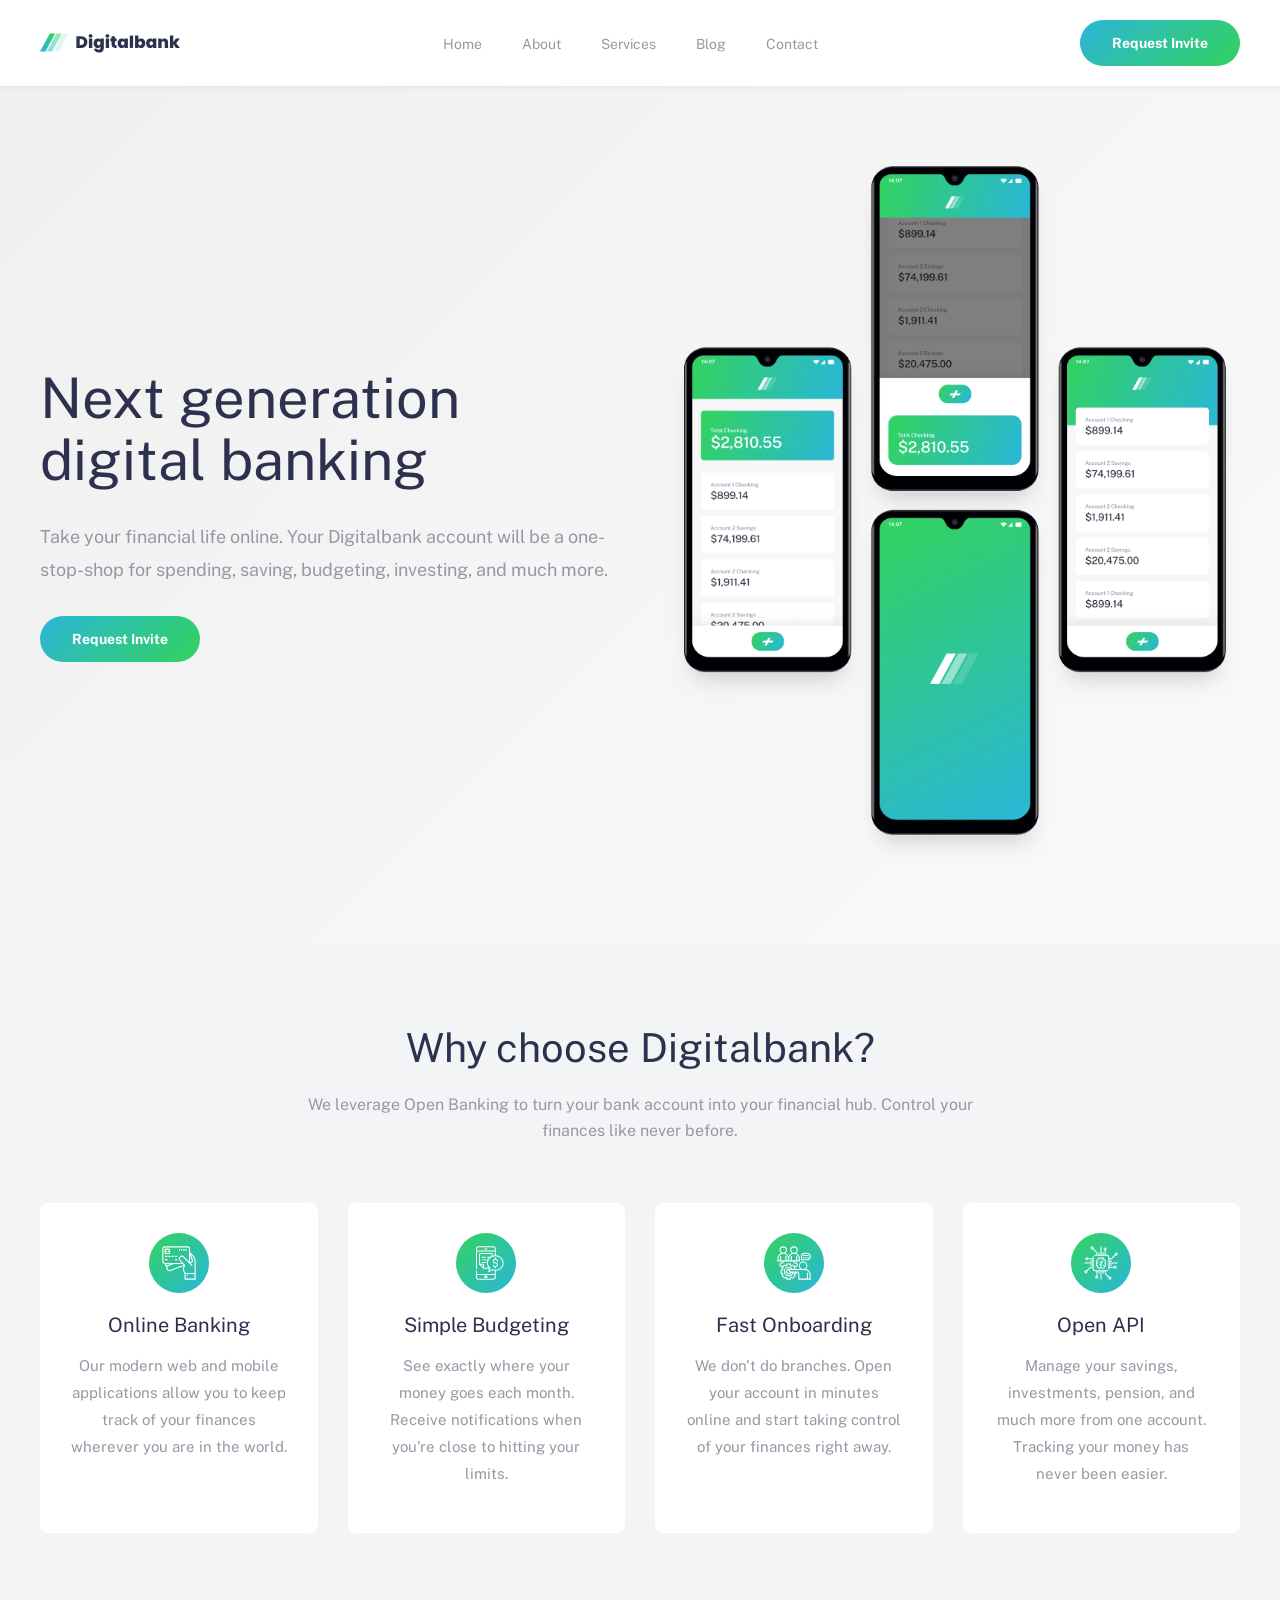
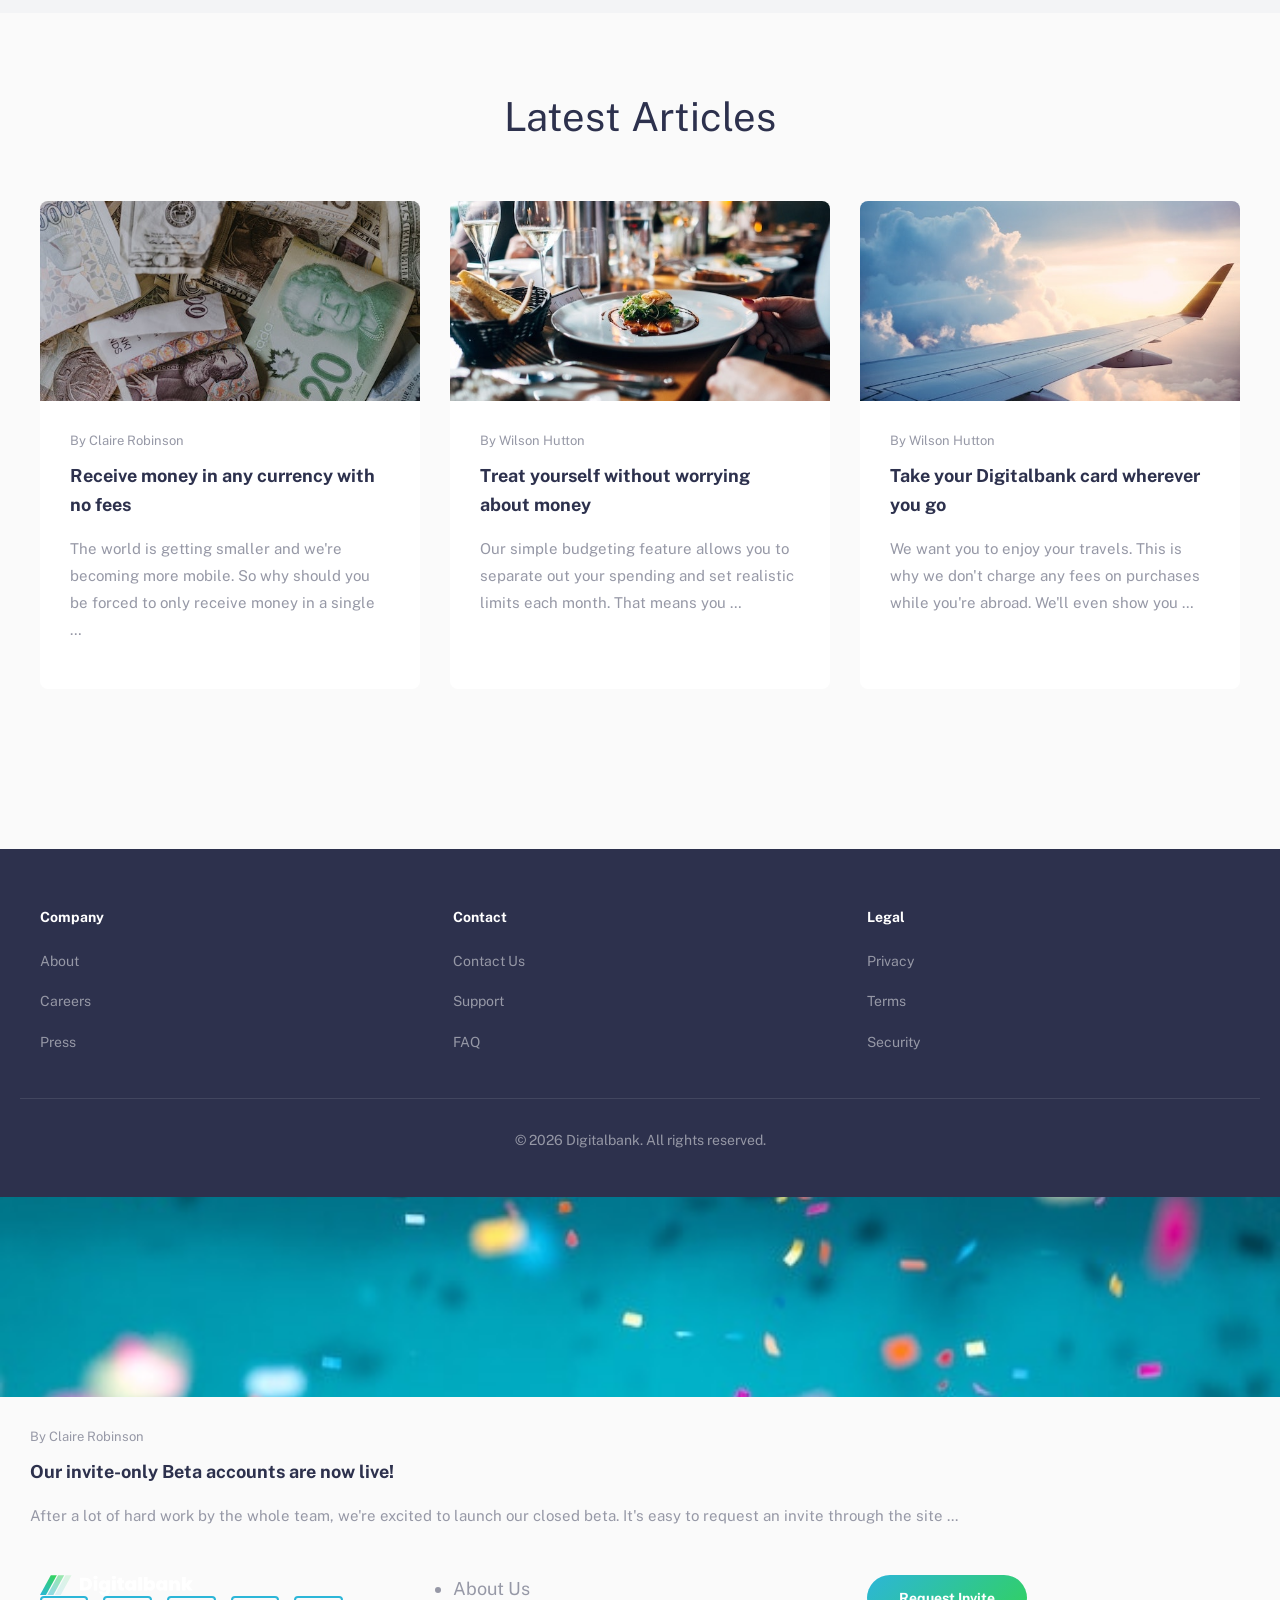
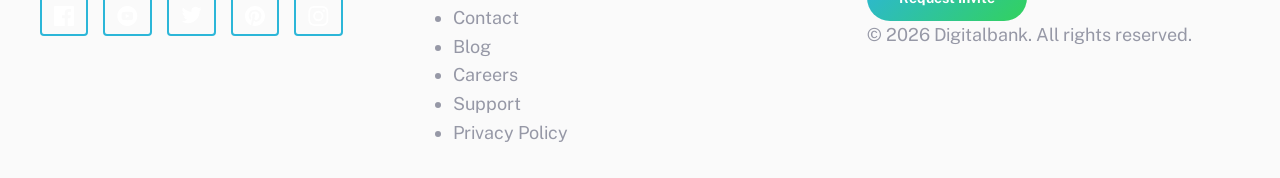
==== commit 43aaed80: "fullsite Co-authored-by: Copilot <copilot@github.com>" ====
--- a/index.html
+++ b/index.html
@@ -9,7 +9,7 @@
   <link rel="preconnect" href="https://fonts.gstatic.com" crossorigin>
   <link href="https://fonts.googleapis.com/css2?family=Public+Sans:wght@300;400;700&display=swap" rel="stylesheet">
   <title>Digitalbank - Next Generation Digital Banking</title>
-  <link rel="stylesheet" href="./digi.css">
+  <link rel="stylesheet" href="./style.css">
 </head>
 <body>
   <!-- Header -->
@@ -17,16 +17,16 @@
     <!-- Desktop Navigation -->
     <div class="header-desktop">
       <div class="logo">
-        <img src="./images/logo-dark.svg" alt="Digitalbank">
+        <a href="index.html"><img src="./images/logo-dark.svg" alt="Digitalbank"></a>
       </div>
 
       <nav class="nav-desktop">
         <ul>
-          <li><a href="#home">Home</a></li>
-          <li><a href="#about">About</a></li>
-          <li><a href="#contact">Contact</a></li>
-          <li><a href="#blog">Blog</a></li>
-          <li><a href="#careers">Careers</a></li>
+          <li><a href="index.html">Home</a></li>
+          <li><a href="about.html">About</a></li>
+          <li><a href="services.html">Services</a></li>
+          <li><a href="blog.html">Blog</a></li>
+          <li><a href="contact.html">Contact</a></li>
         </ul>
       </nav>
 
@@ -36,7 +36,7 @@
     <!-- Mobile Navigation -->
     <div class="header-mobile">
       <div class="logo">
-        <img src="./images/logo-dark.svg" alt="Digitalbank">
+        <a href="index.html"><img src="./images/logo-dark.svg" alt="Digitalbank"></a>
       </div>
 
       <button class="hamburger" id="hamburger" aria-label="Toggle menu">
@@ -51,11 +51,11 @@
           <img src="./images/icon-close.svg" alt="">
         </button>
         <ul>
-          <li><a href="#home">Home</a></li>
-          <li><a href="#about">About</a></li>
-          <li><a href="#contact">Contact</a></li>
-          <li><a href="#blog">Blog</a></li>
-          <li><a href="#careers">Careers</a></li>
+          <li><a href="index.html">Home</a></li>
+          <li><a href="about.html">About</a></li>
+          <li><a href="services.html">Services</a></li>
+          <li><a href="blog.html">Blog</a></li>
+          <li><a href="contact.html">Contact</a></li>
         </ul>
       </nav>
     </div>
@@ -146,8 +146,40 @@
             <p class="article-description">We want you to enjoy your travels. This is why we don't charge any fees on purchases while you're abroad. We'll even show you …</p>
           </div>
         </article>
-
-        <article class="article-card">
+      </div>
+    </section>
+  </main>
+
+  <!-- Footer -->
+  <footer class="footer">
+    <div class="footer-content">
+      <div class="footer-section">
+        <h4>Company</h4>
+        <ul>
+          <li><a href="about.html">About</a></li>
+          <li><a href="careers.html">Careers</a></li>
+          <li><a href="#">Press</a></li>
+        </ul>
+      </div>
+      <div class="footer-section">
+        <h4>Contact</h4>
+        <ul>
+          <li><a href="contact.html">Contact Us</a></li>
+          <li><a href="#">Support</a></li>
+          <li><a href="#">FAQ</a></li>
+        </ul>
+      </div>
+      <div class="footer-section">
+        <h4>Legal</h4>
+        <ul>
+          <li><a href="#">Privacy</a></li>
+          <li><a href="#">Terms</a></li>
+          <li><a href="#">Security</a></li>
+        </ul>
+      </div>
+    </div>
+    <p class="footer-copyright">&copy; 2026 Digitalbank. All rights reserved.</p>
+  </footer>
           <div class="article-image">
             <img src="./images/image-confetti.jpg" alt="Our invite-only Beta accounts are now live">
           </div>
--- a/style.css
+++ b/style.css
@@ -0,0 +1,1839 @@
+/* ========================================
+   GLOBAL STYLES & RESET
+   ======================================== */
+
+* {
+  margin: 0;
+  padding: 0;
+  box-sizing: border-box;
+}
+
+html {
+  scroll-behavior: smooth;
+  width: 100%;
+  overflow-x: hidden;
+}
+
+body {
+  font-family: 'Public Sans', sans-serif;
+  font-size: 18px;
+  font-weight: 400;
+  color: hsl(233, 8%, 62%);
+  background-color: hsl(0, 0%, 98%);
+  line-height: 1.6;
+  width: 100%;
+  overflow-x: hidden;
+}
+
+a {
+  color: inherit;
+  text-decoration: none;
+}
+
+img {
+  max-width: 100%;
+  height: auto;
+  display: block;
+}
+
+.container {
+  max-width: 1200px;
+  width: 100%;
+  margin: 0 auto;
+  padding: 0 20px;
+  box-sizing: border-box;
+}
+
+/* ========================================
+   TYPOGRAPHY
+   ======================================== */
+
+h1, h2, h3, h4 {
+  color: hsl(233, 26%, 24%);
+  font-weight: 400;
+  line-height: 1.2;
+}
+
+h1 {
+  font-size: 56px;
+  margin-bottom: 24px;
+}
+
+h2 {
+  font-size: 40px;
+  margin-bottom: 16px;
+}
+
+h3 {
+  font-size: 18px;
+  margin-bottom: 12px;
+}
+
+h4 {
+  font-size: 14px;
+}
+
+p {
+  margin-bottom: 16px;
+}
+
+/* ========================================
+   BUTTONS & INTERACTIVE ELEMENTS
+   ======================================== */
+
+.btn-invite {
+  display: inline-block;
+  padding: 12px 32px;
+  border-radius: 28px;
+  background: linear-gradient(135deg, hsl(192, 69%, 51%) 0%, hsl(136, 64%, 51%) 100%);
+  color: white;
+  font-weight: 700;
+  font-size: 14px;
+  cursor: pointer;
+  border: none;
+  transition: opacity 0.3s ease, filter 0.3s ease;
+  text-align: center;
+}
+
+.btn-invite:hover {
+  opacity: 0.75;
+  filter: brightness(1.1);
+}
+
+.btn-invite:active {
+  transform: scale(0.98);
+}
+
+.btn-large {
+  padding: 16px 40px;
+  font-size: 16px;
+}
+
+.btn-small {
+  padding: 10px 24px;
+  font-size: 12px;
+}
+
+/* ========================================
+   HEADER & NAVIGATION - ALL PAGES
+   ======================================== */
+
+.header-container {
+  background-color: hsl(0, 0%, 100%);
+  box-shadow: 0 2px 4px rgba(0, 0, 0, 0.05);
+  position: sticky;
+  top: 0;
+  z-index: 100;
+}
+
+/* Desktop Header */
+.header-desktop {
+  display: flex;
+  justify-content: space-between;
+  align-items: center;
+  max-width: 100%;
+  width: 100%;
+  margin: 0 auto;
+  padding: 20px 40px;
+  gap: 40px;
+  box-sizing: border-box;
+}
+
+.header-desktop .logo {
+  flex-shrink: 0;
+}
+
+.header-desktop .logo img {
+  height: 20px;
+  width: auto;
+}
+
+.nav-desktop ul {
+  display: flex;
+  list-style: none;
+  gap: 40px;
+  margin: 0;
+  padding: 0;
+  flex-wrap: nowrap;
+}
+
+.nav-desktop a {
+  color: hsl(233, 8%, 62%);
+  font-size: 14px;
+  font-weight: 400;
+  transition: color 0.3s ease;
+  position: relative;
+}
+
+.nav-desktop a::after {
+  content: '';
+  position: absolute;
+  bottom: -8px;
+  left: 0;
+  width: 0;
+  height: 3px;
+  background: linear-gradient(135deg, hsl(192, 69%, 51%) 0%, hsl(136, 64%, 51%) 100%);
+  transition: width 0.3s ease;
+}
+
+.nav-desktop a:hover {
+  color: hsl(233, 26%, 24%);
+}
+
+.nav-desktop a:hover::after {
+  width: 100%;
+}
+
+/* Mobile Header */
+.header-mobile {
+  display: none;
+  justify-content: space-between;
+  align-items: center;
+  padding: 20px;
+}
+
+.header-mobile .logo img {
+  height: 24px;
+  width: auto;
+}
+
+.hamburger {
+  background: none;
+  border: none;
+  cursor: pointer;
+  padding: 0;
+  display: flex;
+  align-items: center;
+  justify-content: center;
+}
+
+.hamburger img {
+  width: 24px;
+  height: 24px;
+}
+
+/* Mobile Menu Modal */
+.mobile-menu-overlay {
+  display: none;
+  position: fixed;
+  top: 0;
+  left: 0;
+  right: 0;
+  bottom: 0;
+  background: rgba(45, 48, 71, 0.8);
+  z-index: 999;
+  opacity: 0;
+  visibility: hidden;
+  transition: opacity 0.3s ease, visibility 0.3s ease;
+}
+
+.mobile-menu-overlay.active {
+  opacity: 1;
+  visibility: visible;
+}
+
+.mobile-menu {
+  position: absolute;
+  top: 70px;
+  left: 0;
+  right: 0;
+  background: white;
+  padding: 30px 20px;
+  border-radius: 0 0 8px 8px;
+}
+
+.mobile-menu ul {
+  list-style: none;
+  display: flex;
+  flex-direction: column;
+  gap: 20px;
+}
+
+.mobile-menu a {
+  color: hsl(233, 26%, 24%);
+  font-weight: 700;
+  font-size: 18px;
+  transition: color 0.3s ease;
+}
+
+.mobile-menu a:hover {
+  color: hsl(192, 69%, 51%);
+}
+
+.close-menu {
+  background: none;
+  border: none;
+  cursor: pointer;
+  display: flex;
+  justify-content: flex-end;
+  width: 100%;
+  margin-bottom: 20px;
+}
+
+.close-menu img {
+  width: 20px;
+  height: 20px;
+}
+
+/* ========================================
+   FOOTER - ALL PAGES
+   ======================================== */
+
+.footer {
+  background-color: hsl(233, 26%, 24%);
+  color: white;
+  padding: 60px 20px 30px;
+  margin-top: 80px;
+}
+
+.footer-content {
+  max-width: 1200px;
+  margin: 0 auto 30px;
+  display: grid;
+  grid-template-columns: repeat(auto-fit, minmax(200px, 1fr));
+  gap: 40px;
+}
+
+.footer-section h4 {
+  color: white;
+  margin-bottom: 20px;
+  font-size: 14px;
+  font-weight: 700;
+}
+
+.footer-section ul {
+  list-style: none;
+}
+
+.footer-section ul li {
+  margin-bottom: 12px;
+}
+
+.footer-section a {
+  color: hsl(233, 8%, 62%);
+  font-size: 14px;
+  transition: color 0.3s ease;
+}
+
+.footer-section a:hover {
+  color: hsl(136, 64%, 51%);
+}
+
+.footer-copyright {
+  text-align: center;
+  color: hsl(233, 8%, 62%);
+  font-size: 14px;
+  padding-top: 30px;
+  border-top: 1px solid rgba(255, 255, 255, 0.1);
+}
+
+/* ========================================
+   HOME PAGE - index.html
+   ======================================== */
+
+/* Hero Section */
+.hero {
+  display: flex;
+  align-items: center;
+  justify-content: space-between;
+  gap: 60px;
+  padding: 80px 40px;
+  background: linear-gradient(135deg, rgba(45, 48, 71, 0.05) 0%, rgba(0, 0, 0, 0) 100%);
+}
+
+.hero-content {
+  flex: 1;
+  max-width: 600px;
+}
+
+.hero-content h1 {
+  font-size: 56px;
+  margin-bottom: 30px;
+  line-height: 1.1;
+}
+
+.hero-content p {
+  font-size: 18px;
+  color: hsl(233, 8%, 62%);
+  margin-bottom: 30px;
+  line-height: 1.8;
+}
+
+.hero-image {
+  flex: 1;
+  min-width: 300px;
+}
+
+.hero-image img {
+  width: 100%;
+  height: auto;
+}
+
+/* Features Section */
+.features {
+  background-color: hsl(220, 16%, 96%);
+  padding: 80px 40px;
+}
+
+.features-header {
+  text-align: center;
+  max-width: 700px;
+  margin: 0 auto 60px;
+}
+
+.features-header h2 {
+  font-size: 40px;
+  margin-bottom: 20px;
+}
+
+.features-header p {
+  font-size: 16px;
+  color: hsl(233, 8%, 62%);
+}
+
+.features-grid {
+  display: grid;
+  grid-template-columns: repeat(auto-fit, minmax(250px, 1fr));
+  gap: 30px;
+  max-width: 1200px;
+  margin: 0 auto;
+}
+
+.feature-card {
+  background: white;
+  padding: 30px;
+  border-radius: 8px;
+  text-align: center;
+  transition: transform 0.3s ease, box-shadow 0.3s ease;
+}
+
+.feature-card:hover {
+  transform: translateY(-10px);
+  box-shadow: 0 10px 30px rgba(0, 0, 0, 0.1);
+}
+
+.feature-card img {
+  width: 60px;
+  height: 60px;
+  margin: 0 auto 20px;
+}
+
+.feature-card h3 {
+  font-size: 20px;
+  margin-bottom: 15px;
+  color: hsl(233, 26%, 24%);
+}
+
+.feature-card p {
+  font-size: 15px;
+  color: hsl(233, 8%, 62%);
+  line-height: 1.8;
+}
+
+/* Articles Section */
+.articles {
+  padding: 80px 40px;
+  background-color: hsl(0, 0%, 98%);
+}
+
+.articles h2 {
+  text-align: center;
+  margin-bottom: 60px;
+  font-size: 40px;
+}
+
+.articles-grid {
+  display: grid;
+  grid-template-columns: repeat(auto-fit, minmax(280px, 1fr));
+  gap: 30px;
+  max-width: 1200px;
+  margin: 0 auto;
+}
+
+.article-card {
+  background: white;
+  border-radius: 8px;
+  overflow: hidden;
+  transition: transform 0.3s ease, box-shadow 0.3s ease;
+  cursor: pointer;
+}
+
+.article-card:hover {
+  transform: translateY(-8px);
+  box-shadow: 0 15px 40px rgba(0, 0, 0, 0.1);
+}
+
+.article-image {
+  width: 100%;
+  height: 200px;
+  overflow: hidden;
+}
+
+.article-image img {
+  width: 100%;
+  height: 100%;
+  object-fit: cover;
+  transition: transform 0.3s ease;
+}
+
+.article-card:hover .article-image img {
+  transform: scale(1.05);
+}
+
+.article-content {
+  padding: 30px;
+}
+
+.article-author {
+  font-size: 13px;
+  color: hsl(233, 8%, 62%);
+  margin-bottom: 10px;
+}
+
+.article-title {
+  display: block;
+  font-size: 18px;
+  font-weight: 700;
+  color: hsl(233, 26%, 24%);
+  margin-bottom: 15px;
+  transition: color 0.3s ease;
+}
+
+.article-card:hover .article-title {
+  color: hsl(192, 69%, 51%);
+}
+
+.article-description {
+  font-size: 15px;
+  color: hsl(233, 8%, 62%);
+  line-height: 1.8;
+}
+
+/* ========================================
+   ABOUT PAGE - about.html
+   ======================================== */
+
+.about-hero {
+  background: linear-gradient(135deg, hsl(192, 69%, 51%) 0%, hsl(136, 64%, 51%) 100%);
+  color: white;
+  padding: 100px 40px;
+  text-align: center;
+}
+
+.about-hero-content h1 {
+  color: white;
+  font-size: 48px;
+  margin-bottom: 20px;
+}
+
+.about-hero-content p {
+  font-size: 18px;
+  opacity: 0.9;
+  max-width: 600px;
+  margin: 0 auto;
+}
+
+.about-mission {
+  padding: 80px 40px;
+  background-color: hsl(0, 0%, 100%);
+}
+
+.mission-grid {
+  display: grid;
+  grid-template-columns: 1fr 1fr;
+  gap: 60px;
+  align-items: center;
+  max-width: 1200px;
+  margin: 0 auto;
+}
+
+.mission-content h2 {
+  font-size: 40px;
+  margin-bottom: 30px;
+}
+
+.mission-content p {
+  font-size: 16px;
+  color: hsl(233, 8%, 62%);
+  line-height: 1.8;
+  margin-bottom: 20px;
+}
+
+.mission-image img {
+  width: 100%;
+  height: auto;
+  border-radius: 8px;
+}
+
+.about-values {
+  padding: 80px 40px;
+  background-color: hsl(220, 16%, 96%);
+}
+
+.about-values h2 {
+  text-align: center;
+  margin-bottom: 50px;
+}
+
+.values-grid {
+  display: grid;
+  grid-template-columns: repeat(auto-fit, minmax(280px, 1fr));
+  gap: 30px;
+  max-width: 1200px;
+  margin: 0 auto;
+}
+
+.value-card {
+  background: white;
+  padding: 40px 30px;
+  border-radius: 8px;
+  text-align: center;
+  transition: transform 0.3s ease;
+}
+
+.value-card:hover {
+  transform: translateY(-10px);
+}
+
+.value-icon {
+  font-size: 48px;
+  margin-bottom: 20px;
+}
+
+.value-card h3 {
+  font-size: 20px;
+  margin-bottom: 15px;
+}
+
+.value-card p {
+  font-size: 15px;
+  color: hsl(233, 8%, 62%);
+}
+
+.about-stats {
+  padding: 80px 40px;
+  background-color: hsl(0, 0%, 100%);
+}
+
+.stats-grid {
+  display: grid;
+  grid-template-columns: repeat(auto-fit, minmax(250px, 1fr));
+  gap: 30px;
+  max-width: 1200px;
+  margin: 0 auto;
+}
+
+.stat-card {
+  text-align: center;
+  padding: 40px 20px;
+  border-radius: 8px;
+  background: linear-gradient(135deg, rgba(45, 48, 71, 0.05) 0%, rgba(0, 0, 0, 0) 100%);
+}
+
+.stat-card h3 {
+  font-size: 44px;
+  color: hsl(192, 69%, 51%);
+  margin-bottom: 10px;
+}
+
+.stat-card p {
+  font-size: 16px;
+  color: hsl(233, 8%, 62%);
+}
+
+.about-team {
+  padding: 80px 40px;
+  background-color: hsl(220, 16%, 96%);
+}
+
+.about-team h2 {
+  text-align: center;
+  margin-bottom: 50px;
+}
+
+.team-grid {
+  display: grid;
+  grid-template-columns: repeat(auto-fit, minmax(280px, 1fr));
+  gap: 40px;
+  max-width: 1200px;
+  margin: 0 auto;
+}
+
+.team-card {
+  background: white;
+  border-radius: 8px;
+  overflow: hidden;
+  text-align: center;
+  transition: transform 0.3s ease;
+}
+
+.team-card:hover {
+  transform: translateY(-10px);
+}
+
+.team-image {
+  width: 100%;
+  height: 250px;
+  overflow: hidden;
+}
+
+.team-image img {
+  width: 100%;
+  height: 100%;
+  object-fit: cover;
+}
+
+.team-card h3 {
+  padding-top: 20px;
+  font-size: 20px;
+}
+
+.position {
+  color: hsl(192, 69%, 51%);
+  font-weight: 700;
+  margin-bottom: 10px;
+}
+
+.team-card .bio {
+  padding: 0 20px 20px;
+  font-size: 14px;
+  color: hsl(233, 8%, 62%);
+}
+
+/* ========================================
+   SERVICES PAGE - services.html
+   ======================================== */
+
+.services-hero {
+  background: linear-gradient(135deg, hsl(192, 69%, 51%) 0%, hsl(136, 64%, 51%) 100%);
+  color: white;
+  padding: 100px 40px;
+  text-align: center;
+}
+
+.services-hero-content h1 {
+  color: white;
+  font-size: 48px;
+  margin-bottom: 20px;
+}
+
+.services-hero-content p {
+  font-size: 18px;
+  opacity: 0.9;
+  max-width: 600px;
+  margin: 0 auto;
+}
+
+.services-grid-section {
+  padding: 80px 40px;
+  background-color: hsl(0, 0%, 98%);
+}
+
+.services-grid {
+  display: grid;
+  grid-template-columns: repeat(auto-fit, minmax(300px, 1fr));
+  gap: 30px;
+}
+
+.service-card {
+  background: white;
+  padding: 40px 30px;
+  border-radius: 8px;
+  text-align: center;
+  transition: transform 0.3s ease, box-shadow 0.3s ease;
+}
+
+.service-card:hover {
+  transform: translateY(-10px);
+  box-shadow: 0 15px 40px rgba(0, 0, 0, 0.1);
+}
+
+.service-card img {
+  width: 60px;
+  height: 60px;
+  margin: 0 auto 20px;
+}
+
+.service-card h3 {
+  font-size: 20px;
+  margin-bottom: 15px;
+}
+
+.service-card p {
+  font-size: 15px;
+  color: hsl(233, 8%, 62%);
+  margin-bottom: 20px;
+  line-height: 1.8;
+}
+
+.service-link {
+  color: hsl(192, 69%, 51%);
+  font-weight: 700;
+  transition: color 0.3s ease;
+  display: inline-block;
+}
+
+.service-link:hover {
+  color: hsl(136, 64%, 51%);
+}
+
+.services-features {
+  padding: 80px 40px;
+  background-color: hsl(220, 16%, 96%);
+}
+
+.services-features h2 {
+  text-align: center;
+  margin-bottom: 50px;
+}
+
+.features-list {
+  max-width: 900px;
+  margin: 0 auto;
+}
+
+.feature-item {
+  display: flex;
+  gap: 30px;
+  margin-bottom: 40px;
+  align-items: flex-start;
+}
+
+.feature-number {
+  font-size: 32px;
+  font-weight: 700;
+  color: hsl(192, 69%, 51%);
+  min-width: 60px;
+}
+
+.feature-details h3 {
+  font-size: 20px;
+  margin-bottom: 10px;
+}
+
+.feature-details p {
+  font-size: 15px;
+  color: hsl(233, 8%, 62%);
+}
+
+.services-pricing {
+  padding: 80px 40px;
+  background-color: hsl(0, 0%, 100%);
+}
+
+.services-pricing h2 {
+  text-align: center;
+  margin-bottom: 50px;
+}
+
+.pricing-grid {
+  display: grid;
+  grid-template-columns: repeat(auto-fit, minmax(280px, 1fr));
+  gap: 30px;
+  max-width: 1200px;
+  margin: 0 auto;
+}
+
+.pricing-card {
+  background: white;
+  border: 2px solid hsl(220, 16%, 96%);
+  padding: 40px 30px;
+  border-radius: 8px;
+  text-align: center;
+  transition: transform 0.3s ease, border-color 0.3s ease;
+  position: relative;
+}
+
+.pricing-card:hover {
+  transform: scale(1.02);
+}
+
+.pricing-card.featured {
+  border-color: hsl(192, 69%, 51%);
+  background: linear-gradient(135deg, rgba(45, 126, 184, 0.05) 0%, rgba(0, 0, 0, 0) 100%);
+}
+
+.badge {
+  position: absolute;
+  top: -12px;
+  left: 50%;
+  transform: translateX(-50%);
+  background: linear-gradient(135deg, hsl(192, 69%, 51%) 0%, hsl(136, 64%, 51%) 100%);
+  color: white;
+  padding: 6px 16px;
+  border-radius: 20px;
+  font-size: 12px;
+  font-weight: 700;
+}
+
+.pricing-card h3 {
+  font-size: 20px;
+  margin-bottom: 20px;
+}
+
+.price {
+  font-size: 32px;
+  font-weight: 700;
+  color: hsl(192, 69%, 51%);
+  margin-bottom: 20px;
+}
+
+.price span {
+  font-size: 14px;
+  color: hsl(233, 8%, 62%);
+}
+
+.pricing-features {
+  list-style: none;
+  margin: 30px 0;
+  text-align: left;
+}
+
+.pricing-features li {
+  padding: 10px 0;
+  font-size: 14px;
+  color: hsl(233, 8%, 62%);
+  border-bottom: 1px solid hsl(220, 16%, 96%);
+}
+
+.pricing-features li:last-child {
+  border-bottom: none;
+}
+
+.services-cta {
+  padding: 80px 40px;
+  background: linear-gradient(135deg, hsl(192, 69%, 51%) 0%, hsl(136, 64%, 51%) 100%);
+  color: white;
+  text-align: center;
+}
+
+.cta-content h2 {
+  color: white;
+  font-size: 40px;
+  margin-bottom: 20px;
+}
+
+.cta-content p {
+  font-size: 18px;
+  opacity: 0.9;
+  margin-bottom: 30px;
+  max-width: 600px;
+  margin-left: auto;
+  margin-right: auto;
+}
+
+/* ========================================
+   BLOG PAGE - blog.html
+   ======================================== */
+
+.blog-hero {
+  background: linear-gradient(135deg, hsl(192, 69%, 51%) 0%, hsl(136, 64%, 51%) 100%);
+  color: white;
+  padding: 100px 40px;
+  text-align: center;
+}
+
+.blog-hero-content h1 {
+  color: white;
+  font-size: 48px;
+  margin-bottom: 20px;
+}
+
+.blog-hero-content p {
+  font-size: 18px;
+  opacity: 0.9;
+}
+
+.blog-section {
+  padding: 80px 40px;
+  background-color: hsl(0, 0%, 98%);
+}
+
+.blog-grid {
+  display: grid;
+  grid-template-columns: repeat(auto-fill, minmax(300px, 1fr));
+  gap: 30px;
+  margin-bottom: 60px;
+}
+
+.blog-card {
+  background: white;
+  border-radius: 8px;
+  overflow: hidden;
+  transition: transform 0.3s ease, box-shadow 0.3s ease;
+}
+
+.blog-card:hover {
+  transform: translateY(-8px);
+  box-shadow: 0 15px 40px rgba(0, 0, 0, 0.1);
+}
+
+.blog-image {
+  width: 100%;
+  height: 200px;
+  overflow: hidden;
+}
+
+.blog-image img {
+  width: 100%;
+  height: 100%;
+  object-fit: cover;
+  transition: transform 0.3s ease;
+}
+
+.blog-card:hover .blog-image img {
+  transform: scale(1.05);
+}
+
+.blog-content {
+  padding: 30px;
+}
+
+.blog-date {
+  font-size: 13px;
+  color: hsl(233, 8%, 62%);
+  margin-bottom: 5px;
+}
+
+.blog-category {
+  display: inline-block;
+  background-color: hsl(192, 69%, 51%);
+  color: white;
+  padding: 4px 12px;
+  border-radius: 4px;
+  font-size: 12px;
+  font-weight: 700;
+  margin-bottom: 12px;
+}
+
+.blog-title {
+  font-size: 18px;
+  font-weight: 700;
+  color: hsl(233, 26%, 24%);
+  margin-bottom: 15px;
+  display: block;
+  transition: color 0.3s ease;
+}
+
+.blog-card:hover .blog-title {
+  color: hsl(192, 69%, 51%);
+}
+
+.blog-excerpt {
+  font-size: 14px;
+  color: hsl(233, 8%, 62%);
+  line-height: 1.8;
+  margin-bottom: 15px;
+}
+
+.blog-read-more {
+  color: hsl(192, 69%, 51%);
+  font-weight: 700;
+  font-size: 14px;
+  transition: color 0.3s ease;
+}
+
+.blog-read-more:hover {
+  color: hsl(136, 64%, 51%);
+}
+
+.pagination {
+  display: flex;
+  justify-content: center;
+  align-items: center;
+  gap: 20px;
+  margin-bottom: 60px;
+}
+
+.pagination-btn {
+  padding: 10px 20px;
+  background-color: white;
+  border: 2px solid hsl(220, 16%, 96%);
+  border-radius: 4px;
+  cursor: pointer;
+  font-weight: 700;
+  transition: all 0.3s ease;
+}
+
+.pagination-btn:disabled {
+  opacity: 0.5;
+  cursor: not-allowed;
+}
+
+.pagination-btn:not(:disabled):hover {
+  background: linear-gradient(135deg, hsl(192, 69%, 51%) 0%, hsl(136, 64%, 51%) 100%);
+  color: white;
+  border-color: transparent;
+}
+
+.pagination-info {
+  color: hsl(233, 8%, 62%);
+  font-weight: 700;
+}
+
+.blog-newsletter {
+  padding: 60px 40px;
+  background: linear-gradient(135deg, hsl(192, 69%, 51%) 0%, hsl(136, 64%, 51%) 100%);
+  color: white;
+  text-align: center;
+}
+
+.newsletter-content h2 {
+  color: white;
+  font-size: 36px;
+  margin-bottom: 12px;
+}
+
+.newsletter-content p {
+  font-size: 16px;
+  opacity: 0.9;
+  margin-bottom: 30px;
+}
+
+.newsletter-form {
+  display: flex;
+  gap: 10px;
+  max-width: 500px;
+  margin: 0 auto;
+  flex-wrap: wrap;
+  justify-content: center;
+}
+
+.newsletter-form input {
+  flex: 1;
+  min-width: 250px;
+  padding: 12px 20px;
+  border: none;
+  border-radius: 4px;
+  font-family: 'Public Sans', sans-serif;
+  font-size: 14px;
+}
+
+.newsletter-form button {
+  white-space: nowrap;
+}
+
+/* ========================================
+   CONTACT PAGE - contact.html
+   ======================================== */
+
+.contact-hero {
+  background: linear-gradient(135deg, hsl(192, 69%, 51%) 0%, hsl(136, 64%, 51%) 100%);
+  color: white;
+  padding: 100px 40px;
+  text-align: center;
+}
+
+.contact-hero-content h1 {
+  color: white;
+  font-size: 48px;
+  margin-bottom: 20px;
+}
+
+.contact-hero-content p {
+  font-size: 18px;
+  opacity: 0.9;
+}
+
+.contact-section {
+  padding: 80px 40px;
+  background-color: hsl(0, 0%, 98%);
+}
+
+.contact-wrapper {
+  display: grid;
+  grid-template-columns: 1fr 1fr;
+  gap: 60px;
+  max-width: 1200px;
+  margin: 0 auto;
+}
+
+.contact-form-section h2 {
+  margin-bottom: 30px;
+}
+
+.contact-form {
+  display: flex;
+  flex-direction: column;
+  gap: 20px;
+}
+
+.form-group {
+  display: flex;
+  flex-direction: column;
+}
+
+.form-group label {
+  font-weight: 700;
+  margin-bottom: 8px;
+  color: hsl(233, 26%, 24%);
+  font-size: 14px;
+}
+
+.form-group input,
+.form-group select,
+.form-group textarea {
+  padding: 12px 16px;
+  border: 2px solid hsl(220, 16%, 96%);
+  border-radius: 4px;
+  font-family: 'Public Sans', sans-serif;
+  font-size: 14px;
+  transition: border-color 0.3s ease;
+}
+
+.form-group input:focus,
+.form-group select:focus,
+.form-group textarea:focus {
+  outline: none;
+  border-color: hsl(192, 69%, 51%);
+}
+
+.contact-info-section h2 {
+  margin-bottom: 30px;
+}
+
+.contact-info-card {
+  background: white;
+  padding: 30px;
+  border-radius: 8px;
+  margin-bottom: 20px;
+}
+
+.contact-info-card h3 {
+  font-size: 18px;
+  margin-bottom: 12px;
+  color: hsl(192, 69%, 51%);
+}
+
+.contact-info-card p {
+  font-size: 14px;
+  color: hsl(233, 8%, 62%);
+  line-height: 1.8;
+  margin: 0;
+}
+
+.contact-info-card a {
+  color: hsl(192, 69%, 51%);
+  transition: color 0.3s ease;
+}
+
+.contact-info-card a:hover {
+  color: hsl(136, 64%, 51%);
+}
+
+.social-links {
+  display: flex;
+  gap: 15px;
+  flex-wrap: wrap;
+}
+
+.social-links a {
+  color: hsl(192, 69%, 51%);
+  font-weight: 700;
+  padding: 8px 12px;
+  border: 2px solid hsl(192, 69%, 51%);
+  border-radius: 4px;
+  transition: all 0.3s ease;
+}
+
+.social-links a:hover {
+  background-color: hsl(192, 69%, 51%);
+  color: white;
+}
+
+.contact-locations {
+  padding: 80px 40px;
+  background-color: hsl(220, 16%, 96%);
+}
+
+.contact-locations h2 {
+  text-align: center;
+  margin-bottom: 50px;
+}
+
+.locations-grid {
+  display: grid;
+  grid-template-columns: repeat(auto-fit, minmax(250px, 1fr));
+  gap: 30px;
+  max-width: 1200px;
+  margin: 0 auto;
+}
+
+.location-card {
+  background: white;
+  padding: 30px;
+  border-radius: 8px;
+  text-align: center;
+}
+
+.location-card h3 {
+  font-size: 18px;
+  margin-bottom: 15px;
+}
+
+.location-card p {
+  font-size: 14px;
+  color: hsl(233, 8%, 62%);
+  line-height: 1.8;
+}
+
+.contact-faq {
+  padding: 80px 40px;
+  background-color: hsl(0, 0%, 98%);
+}
+
+.contact-faq h2 {
+  text-align: center;
+  margin-bottom: 50px;
+}
+
+.faq-grid {
+  display: grid;
+  grid-template-columns: repeat(auto-fit, minmax(280px, 1fr));
+  gap: 30px;
+  max-width: 1200px;
+  margin: 0 auto;
+}
+
+.faq-item {
+  background: white;
+  padding: 30px;
+  border-radius: 8px;
+}
+
+.faq-item h3 {
+  font-size: 16px;
+  margin-bottom: 12px;
+  color: hsl(233, 26%, 24%);
+}
+
+.faq-item p {
+  font-size: 14px;
+  color: hsl(233, 8%, 62%);
+  line-height: 1.8;
+}
+
+/* ========================================
+   CAREERS PAGE - careers.html
+   ======================================== */
+
+.careers-hero {
+  background: linear-gradient(135deg, hsl(192, 69%, 51%) 0%, hsl(136, 64%, 51%) 100%);
+  color: white;
+  padding: 100px 40px;
+  text-align: center;
+}
+
+.careers-hero-content h1 {
+  color: white;
+  font-size: 48px;
+  margin-bottom: 20px;
+}
+
+.careers-hero-content p {
+  font-size: 18px;
+  opacity: 0.9;
+}
+
+.careers-why {
+  padding: 80px 40px;
+  background-color: hsl(0, 0%, 98%);
+}
+
+.careers-why h2 {
+  text-align: center;
+  margin-bottom: 50px;
+}
+
+.why-grid {
+  display: grid;
+  grid-template-columns: repeat(auto-fit, minmax(280px, 1fr));
+  gap: 30px;
+  max-width: 1200px;
+  margin: 0 auto;
+}
+
+.why-card {
+  background: white;
+  padding: 40px 30px;
+  border-radius: 8px;
+  text-align: center;
+  transition: transform 0.3s ease;
+}
+
+.why-card:hover {
+  transform: translateY(-10px);
+}
+
+.why-icon {
+  font-size: 48px;
+  margin-bottom: 20px;
+}
+
+.why-card h3 {
+  font-size: 18px;
+  margin-bottom: 12px;
+}
+
+.why-card p {
+  font-size: 14px;
+  color: hsl(233, 8%, 62%);
+}
+
+.careers-positions {
+  padding: 80px 40px;
+  background-color: hsl(220, 16%, 96%);
+}
+
+.careers-positions h2 {
+  text-align: center;
+  margin-bottom: 50px;
+}
+
+.positions-list {
+  display: grid;
+  grid-template-columns: repeat(auto-fit, minmax(320px, 1fr));
+  gap: 30px;
+  max-width: 1200px;
+  margin: 0 auto;
+}
+
+.position-card {
+  background: white;
+  padding: 30px;
+  border-radius: 8px;
+  transition: transform 0.3s ease, box-shadow 0.3s ease;
+  display: flex;
+  flex-direction: column;
+}
+
+.position-card:hover {
+  transform: translateY(-5px);
+  box-shadow: 0 10px 30px rgba(0, 0, 0, 0.1);
+}
+
+.position-header {
+  margin-bottom: 20px;
+}
+
+.position-header h3 {
+  font-size: 18px;
+  margin-bottom: 8px;
+}
+
+.position-location {
+  display: inline-block;
+  background-color: hsl(192, 69%, 51%);
+  color: white;
+  padding: 4px 12px;
+  border-radius: 4px;
+  font-size: 12px;
+  font-weight: 700;
+}
+
+.position-details {
+  flex-grow: 1;
+  margin-bottom: 20px;
+}
+
+.position-category {
+  color: hsl(192, 69%, 51%);
+  font-weight: 700;
+  font-size: 12px;
+  margin-bottom: 10px;
+}
+
+.position-details p {
+  font-size: 14px;
+  color: hsl(233, 8%, 62%);
+  margin-bottom: 15px;
+}
+
+.position-tags {
+  display: flex;
+  flex-wrap: wrap;
+  gap: 10px;
+}
+
+.position-tags span {
+  background-color: hsl(220, 16%, 96%);
+  padding: 6px 12px;
+  border-radius: 4px;
+  font-size: 12px;
+  color: hsl(233, 26%, 24%);
+}
+
+.careers-culture {
+  padding: 80px 40px;
+  background-color: hsl(0, 0%, 98%);
+}
+
+.careers-culture h2 {
+  text-align: center;
+  margin-bottom: 20px;
+}
+
+.careers-culture > .container > p {
+  text-align: center;
+  max-width: 600px;
+  margin: 0 auto 50px;
+  font-size: 16px;
+  color: hsl(233, 8%, 62%);
+}
+
+.culture-grid {
+  display: grid;
+  grid-template-columns: repeat(auto-fit, minmax(250px, 1fr));
+  gap: 30px;
+  max-width: 1200px;
+  margin: 0 auto;
+}
+
+.culture-item {
+  background: white;
+  padding: 30px;
+  border-radius: 8px;
+}
+
+.culture-item h3 {
+  font-size: 16px;
+  margin-bottom: 12px;
+  color: hsl(192, 69%, 51%);
+}
+
+.culture-item p {
+  font-size: 14px;
+  color: hsl(233, 8%, 62%);
+}
+
+.careers-cta {
+  padding: 80px 40px;
+  background: linear-gradient(135deg, hsl(192, 69%, 51%) 0%, hsl(136, 64%, 51%) 100%);
+  color: white;
+  text-align: center;
+}
+
+.careers-cta .cta-content h2 {
+  color: white;
+  font-size: 40px;
+  margin-bottom: 20px;
+}
+
+.careers-cta .cta-content p {
+  font-size: 18px;
+  opacity: 0.9;
+  margin-bottom: 30px;
+}
+
+/* ========================================
+   RESPONSIVE DESIGN - TABLETS (768px)
+   ======================================== */
+
+@media (max-width: 768px) {
+  .header-desktop {
+    display: none;
+  }
+
+  .header-mobile {
+    display: flex;
+  }
+
+  h1 {
+    font-size: 40px;
+  }
+
+  h2 {
+    font-size: 32px;
+  }
+
+  .hero {
+    flex-direction: column;
+    padding: 50px 20px;
+    gap: 40px;
+  }
+
+  .hero-content h1 {
+    font-size: 40px;
+  }
+
+  .features {
+    padding: 60px 20px;
+  }
+
+  .features-grid {
+    grid-template-columns: 1fr;
+  }
+
+  .articles {
+    padding: 60px 20px;
+  }
+
+  .articles-grid {
+    grid-template-columns: 1fr;
+  }
+
+  .mission-grid {
+    grid-template-columns: 1fr;
+    gap: 40px;
+  }
+
+  .values-grid {
+    grid-template-columns: repeat(2, 1fr);
+  }
+
+  .stats-grid {
+    grid-template-columns: repeat(2, 1fr);
+  }
+
+  .team-grid {
+    grid-template-columns: 1fr;
+  }
+
+  .services-grid {
+    grid-template-columns: 1fr;
+  }
+
+  .features-list {
+    max-width: 100%;
+  }
+
+  .feature-item {
+    flex-direction: column;
+    text-align: center;
+    align-items: center;
+  }
+
+  .feature-number {
+    font-size: 24px;
+  }
+
+  .pricing-grid {
+    grid-template-columns: 1fr;
+  }
+
+  .contact-wrapper {
+    grid-template-columns: 1fr;
+    gap: 40px;
+  }
+
+  .blog-grid {
+    grid-template-columns: 1fr;
+  }
+
+  .newsletter-form {
+    flex-direction: column;
+  }
+
+  .newsletter-form input {
+    min-width: 100%;
+  }
+
+  .locations-grid {
+    grid-template-columns: 1fr;
+  }
+
+  .why-grid {
+    grid-template-columns: repeat(2, 1fr);
+  }
+
+  .positions-list {
+    grid-template-columns: 1fr;
+  }
+
+  .faq-grid {
+    grid-template-columns: 1fr;
+  }
+
+  .footer-content {
+    grid-template-columns: 1fr;
+    gap: 30px;
+  }
+}
+
+/* ========================================
+   RESPONSIVE DESIGN - MOBILE (375px)
+   ======================================== */
+
+@media (max-width: 480px) {
+  body {
+    font-size: 16px;
+  }
+
+  h1 {
+    font-size: 32px;
+    margin-bottom: 16px;
+  }
+
+  h2 {
+    font-size: 24px;
+  }
+
+  h3 {
+    font-size: 16px;
+  }
+
+  .container {
+    padding: 0 16px;
+  }
+
+  .header-mobile {
+    padding: 16px;
+  }
+
+  .hero {
+    padding: 40px 16px;
+  }
+
+  .features {
+    padding: 40px 16px;
+  }
+
+  .features-header h2 {
+    font-size: 28px;
+  }
+
+  .articles {
+    padding: 40px 16px;
+  }
+
+  .articles h2 {
+    font-size: 28px;
+  }
+
+  .about-mission {
+    padding: 40px 16px;
+  }
+
+  .about-values {
+    padding: 40px 16px;
+  }
+
+  .values-grid {
+    grid-template-columns: 1fr;
+  }
+
+  .about-stats {
+    padding: 40px 16px;
+  }
+
+  .stats-grid {
+    grid-template-columns: 1fr;
+  }
+
+  .about-team {
+    padding: 40px 16px;
+  }
+
+  .services-grid-section {
+    padding: 40px 16px;
+  }
+
+  .services-features {
+    padding: 40px 16px;
+  }
+
+  .services-pricing {
+    padding: 40px 16px;
+  }
+
+  .services-cta {
+    padding: 40px 16px;
+  }
+
+  .blog-section {
+    padding: 40px 16px;
+  }
+
+  .blog-newsletter {
+    padding: 40px 16px;
+  }
+
+  .contact-section {
+    padding: 40px 16px;
+  }
+
+  .contact-wrapper {
+    gap: 30px;
+  }
+
+  .contact-locations {
+    padding: 40px 16px;
+  }
+
+  .contact-faq {
+    padding: 40px 16px;
+  }
+
+  .careers-why {
+    padding: 40px 16px;
+  }
+
+  .careers-positions {
+    padding: 40px 16px;
+  }
+
+  .careers-culture {
+    padding: 40px 16px;
+  }
+
+  .careers-cta {
+    padding: 40px 16px;
+  }
+
+  .footer {
+    padding: 40px 16px 20px;
+    margin-top: 60px;
+  }
+
+  .btn-invite {
+    padding: 10px 24px;
+    font-size: 12px;
+  }
+
+  .btn-large {
+    padding: 12px 32px;
+    font-size: 14px;
+  }
+
+  .pagination {
+    flex-direction: column;
+    gap: 12px;
+  }
+
+  .pagination-btn {
+    width: 100%;
+  }
+
+  .newsletter-form input::placeholder {
+    font-size: 12px;
+  }
+
+  .feature-item {
+    gap: 15px;
+  }
+
+  .feature-number {
+    font-size: 20px;
+    min-width: 50px;
+  }
+}
+
+/* ========================================
+   UTILITY CLASSES
+   ======================================== */
+
+.text-center {
+  text-align: center;
+}
+
+.mt-40 {
+  margin-top: 40px;
+}
+
+.mb-40 {
+  margin-bottom: 40px;
+}
+
+.mb-0 {
+  margin-bottom: 0;
+}
